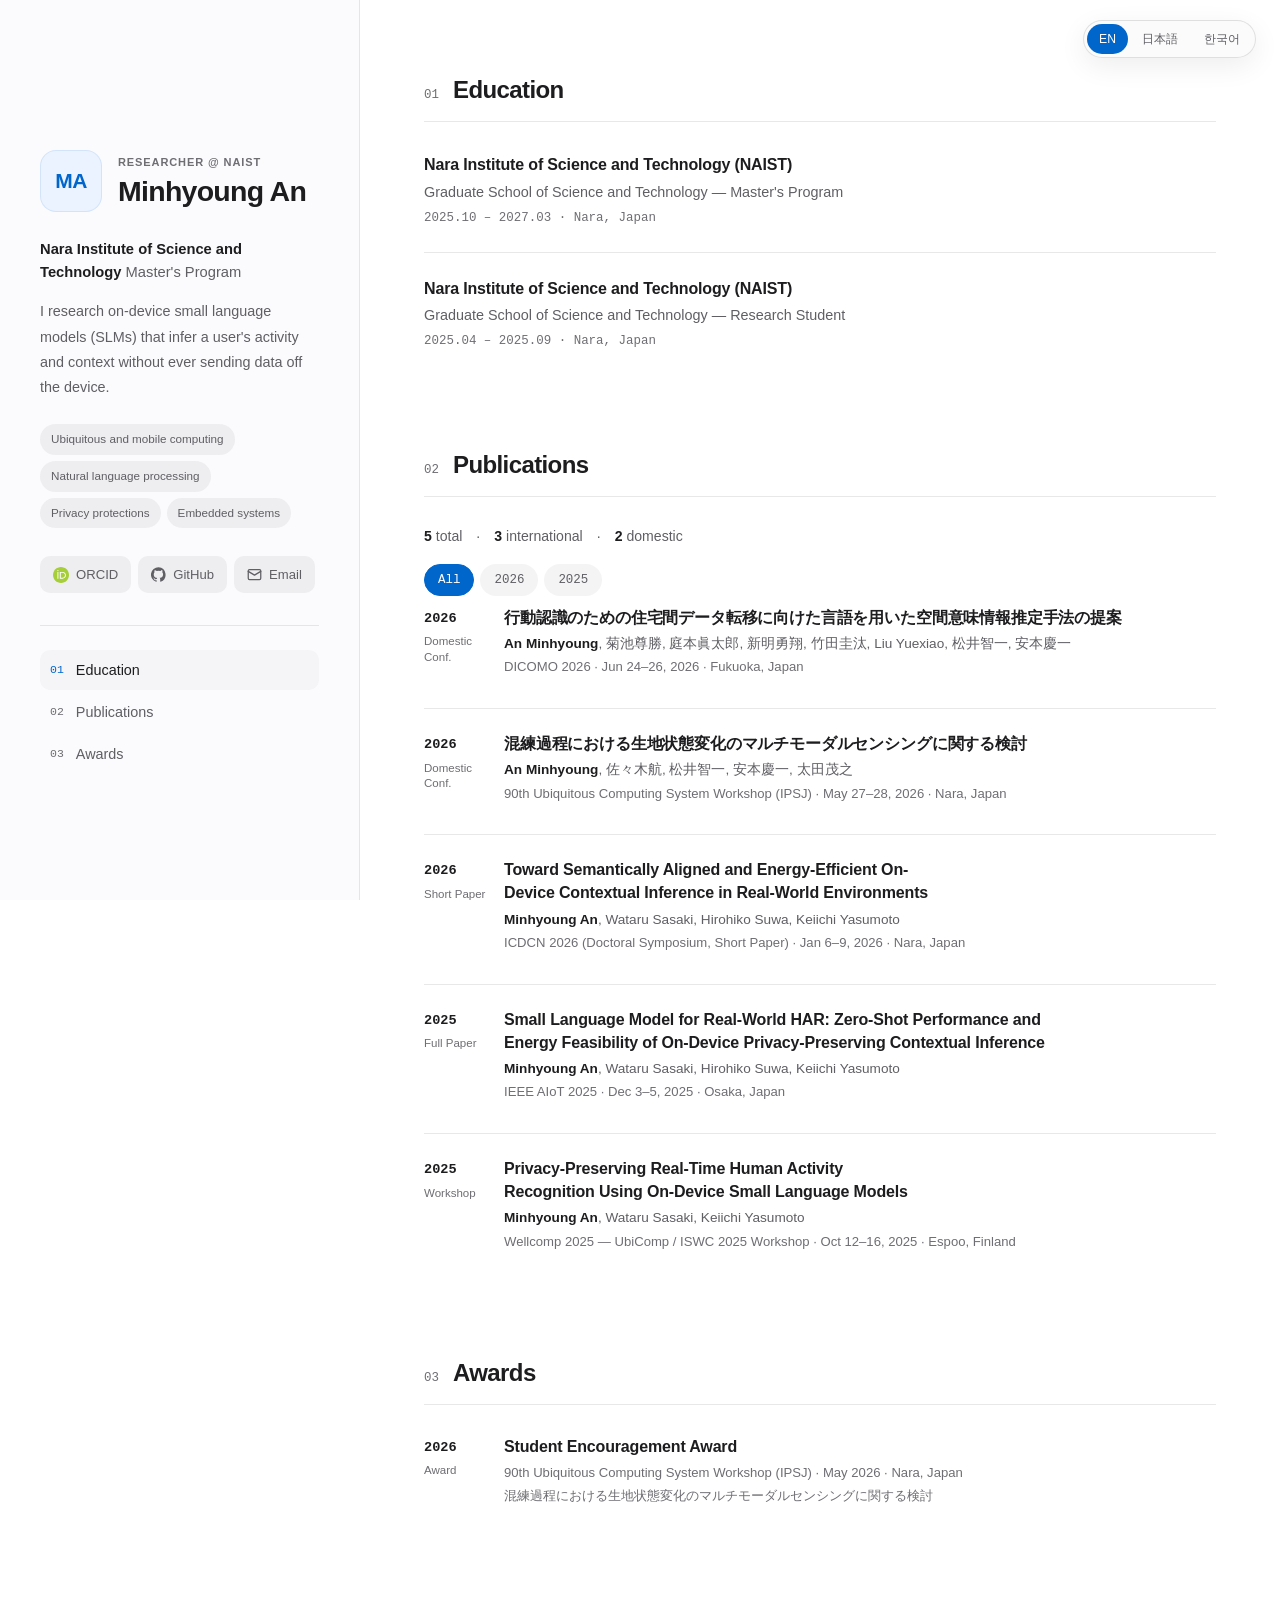
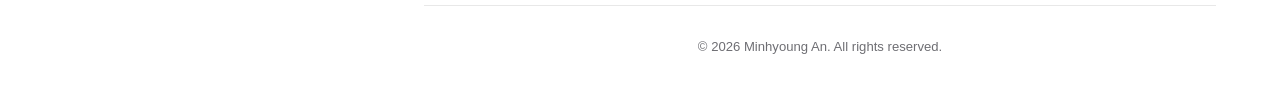
==== index.html @ 745eab3f "feat(ui): refine academic portfolio presentation" ====
<!DOCTYPE html>
<html lang="ja">

<head>
    <meta charset="UTF-8">
    <meta name="viewport" content="width=device-width, initial-scale=1.0">
    <title>Minhyoung An | Researcher Portfolio</title>
    <meta name="description" content="Minhyoung An – NAIST修士課程。オンデバイス推論・プライバシー保護型HAR研究者のポートフォリオ。">
    <meta name="theme-color" content="#f5f5f7">
    <link rel="canonical" href="https://amh0727.github.io/">
    <link rel="icon" href="favicon.svg" type="image/svg+xml">
    <!-- Custom CSS -->
    <link rel="stylesheet" href="index.css">
</head>

<body>
    <!-- Top-right controls: language switch -->
    <div class="top-controls">
        <div class="lang-switch" id="lang-switch" role="group" aria-label="Language">
            <button type="button" data-lang="en">EN</button>
            <button type="button" data-lang="ja">日本語</button>
            <button type="button" data-lang="ko">한국어</button>
        </div>
    </div>

    <div class="layout">
        <!-- ===== Sticky Sidebar : 自己紹介 (always visible) ===== -->
        <aside class="sidebar" id="about">
            <div class="sidebar-inner">
                <div class="profile-head">
                    <div class="hero-avatar">
                        <span id="hero-initials">MA</span>
                    </div>
                    <div>
                        <p class="hero-greeting" id="hero-greeting"></p>
                        <h1 class="hero-name" id="hero-name"></h1>
                    </div>
                </div>

                <p class="hero-subtitle">
                    <span class="highlight" id="hero-affiliation"></span> <span id="hero-program"></span>
                </p>
                <p class="hero-description" id="hero-description"></p>
                <div class="hero-interests" id="hero-interests"></div>

                <div class="profile-links" id="profile-links"></div>

                <nav class="side-nav">
                    <a href="#education"><span class="side-nav-num">01</span> <span data-nav="navEducation">学歴</span></a>
                    <a href="#publications"><span class="side-nav-num">02</span> <span data-nav="navPublications">論文・発表</span></a>
                    <a href="#awards"><span class="side-nav-num">03</span> <span data-nav="navAwards">受賞歴</span></a>
                </nav>
            </div>
        </aside>

        <!-- ===== Scrollable Main Content ===== -->
        <main class="content">
            <!-- Education Section -->
            <section class="section" id="education">
                <div class="section-header">
                    <span class="section-label">01</span>
                    <h2 data-i18n="secEducation">学歴</h2>
                </div>
                <div class="edu-list" id="edu-list"></div>
            </section>

            <!-- Publications Section -->
            <section class="section" id="publications">
                <div class="section-header">
                    <span class="section-label">02</span>
                    <h2 data-i18n="secPublications">主な論文・発表</h2>
                </div>

                <!-- Stats -->
                <div class="pub-stats" id="pub-stats"></div>

                <!-- Year filter -->
                <div class="pub-filters" id="pub-filters"></div>

                <!-- Publication list (rendered from data.js) -->
                <div class="pub-list" id="pub-list"></div>
            </section>

            <!-- Awards Section -->
            <section class="section" id="awards">
                <div class="section-header">
                    <span class="section-label">03</span>
                    <h2 data-i18n="secAwards">受賞歴</h2>
                </div>
                <div class="award-list" id="award-list"></div>
            </section>

            <!-- Footer -->
            <footer class="footer">
                <p>&copy; <span id="footer-year"></span> <span id="footer-name"></span>. All rights reserved.</p>
            </footer>
        </main>
    </div>

    <!-- Language files (i18n) -->
    <script src="i18n/ja.js"></script>
    <script src="i18n/en.js"></script>
    <script src="i18n/ko.js"></script>
    <!-- Data (DB) + render logic -->
    <script src="data.js"></script>
    <script src="render.js"></script>
</body>

</html>
---- index.css ----
/* =============================================
   Design tokens — calm, platform-native academic
   ============================================= */
:root {
    color-scheme: light;

    --bg: #ffffff;
    --bg-subtle: #f5f5f7;
    --surface: #ffffff;

    --text: #1d1d1f;
    --text-muted: #5f5f64;
    --text-soft: #6e6e73;

    --accent: #0066cc;
    --accent-hover: #004f9e;
    --accent-soft: #eaf3ff;

    --border: rgba(29, 29, 31, 0.10);
    --border-strong: rgba(29, 29, 31, 0.16);

    --radius-sm: 10px;
    --sidebar-w: 360px;
    --ease: cubic-bezier(0.25, 0.1, 0.25, 1);

    --font-sans: -apple-system, BlinkMacSystemFont, "SF Pro Text", "Helvetica Neue",
        "Hiragino Sans", "Yu Gothic UI", "Noto Sans CJK JP", "Noto Sans KR", sans-serif;
    --font-mono: "SFMono-Regular", ui-monospace, "Cascadia Mono", monospace;
}

*, *::before, *::after {
    box-sizing: border-box;
    margin: 0;
    padding: 0;
}

html {
    scroll-behavior: smooth;
    -webkit-font-smoothing: antialiased;
    -moz-osx-font-smoothing: grayscale;
    scroll-padding-top: 32px;
}

body {
    font-family: var(--font-sans);
    background: var(--bg);
    color: var(--text);
    line-height: 1.6;
    letter-spacing: 0;
}

h1, h2, h3 {
    text-wrap: balance;
}

p, li {
    text-wrap: pretty;
}

.hero-name,
.section-header h2 {
    font-family: var(--font-sans);
    letter-spacing: -0.025em;
}

/* =============================================
   Language switch
   ============================================= */
.top-controls {
    position: fixed;
    top: 20px;
    right: 24px;
    z-index: 200;
    display: flex;
    align-items: center;
    gap: 8px;
}

.lang-switch {
    display: inline-flex;
    padding: 3px;
    gap: 2px;
    border-radius: 999px;
    border: 1px solid rgba(29, 29, 31, 0.12);
    background: rgba(250, 250, 252, 0.78);
    box-shadow: 0 8px 28px rgba(0, 0, 0, 0.07);
    backdrop-filter: blur(20px) saturate(180%);
    -webkit-backdrop-filter: blur(20px) saturate(180%);
}

.lang-switch button {
    font-family: inherit;
    font-size: 0.76rem;
    font-weight: 500;
    color: var(--text-muted);
    background: transparent;
    border: none;
    min-height: 30px;
    padding: 5px 12px;
    border-radius: 999px;
    cursor: pointer;
    transition: color 160ms var(--ease), background 160ms var(--ease), transform 100ms ease-out;
}

.lang-switch button:hover {
    color: var(--text);
}

.lang-switch button.active {
    color: #fff;
    background: var(--accent);
}

.lang-switch button:active,
.profile-link:active,
.filter-chip:active {
    transform: scale(0.96);
}

:where(.lang-switch button, .profile-link, .filter-chip, .side-nav a, .pub-title a):focus-visible {
    outline: 3px solid rgba(0, 102, 204, 0.28);
    outline-offset: 2px;
}

::selection {
    background: var(--accent-soft);
    color: var(--accent-hover);
}

/* =============================================
   Layout : sticky sidebar + scrollable content
   ============================================= */
.layout {
    max-width: 1440px;
    min-height: 100vh;
    margin: 0 auto;
    display: flex;
    align-items: flex-start;
    gap: 0;
}

.sidebar {
    width: var(--sidebar-w);
    flex-shrink: 0;
    position: sticky;
    top: 0;
    align-self: flex-start;
    height: 100vh;
    overflow-y: auto;
    padding: 64px 40px 40px;
    border-right: 1px solid var(--border);
    background: rgba(250, 250, 252, 0.72);
    backdrop-filter: blur(24px) saturate(140%);
    -webkit-backdrop-filter: blur(24px) saturate(140%);
    display: flex;
    flex-direction: column;
}

.sidebar-inner {
    display: flex;
    flex-direction: column;
    margin: auto 0;
}

.profile-head {
    display: flex;
    align-items: center;
    gap: 16px;
    margin-bottom: 26px;
}

.hero-avatar {
    width: 62px;
    height: 62px;
    background: var(--accent-soft);
    border: 1px solid rgba(0, 102, 204, 0.10);
    border-radius: 16px;
    display: flex;
    align-items: center;
    justify-content: center;
    font-family: var(--font-sans);
    font-size: 21px;
    font-weight: 650;
    color: var(--accent);
    letter-spacing: -0.03em;
    flex-shrink: 0;
}

.hero-greeting {
    font-size: 0.69rem;
    color: var(--text-soft);
    font-weight: 600;
    text-transform: uppercase;
    letter-spacing: 0.08em;
    margin-bottom: 5px;
}

.hero-name {
    font-size: 1.78rem;
    font-weight: 700;
    line-height: 1.1;
}

.hero-subtitle {
    font-size: 0.92rem;
    color: var(--text-muted);
    line-height: 1.55;
    margin-bottom: 16px;
}

.highlight {
    color: var(--text);
    font-weight: 600;
}

.hero-description {
    font-size: 0.9rem;
    color: var(--text-muted);
    line-height: 1.75;
    margin-bottom: 24px;
}

.hero-interests {
    display: flex;
    flex-wrap: wrap;
    gap: 6px;
    margin-bottom: 28px;
}

.interest-tag {
    font-size: 0.73rem;
    font-weight: 500;
    color: var(--text-muted);
    background: rgba(118, 118, 128, 0.10);
    border: 1px solid transparent;
    padding: 5px 10px;
    border-radius: 999px;
}

.hero-avatar.has-photo {
    background: none;
    overflow: hidden;
}

.hero-avatar.has-photo img {
    width: 100%;
    height: 100%;
    object-fit: cover;
    display: block;
}

.profile-links {
    display: flex;
    flex-wrap: wrap;
    gap: 7px;
    margin-bottom: 32px;
}

.profile-link {
    display: inline-flex;
    align-items: center;
    gap: 7px;
    font-family: inherit;
    font-size: 0.82rem;
    font-weight: 500;
    color: var(--text-muted);
    text-decoration: none;
    min-height: 36px;
    padding: 7px 12px;
    border-radius: var(--radius-sm);
    border: 1px solid transparent;
    background: rgba(118, 118, 128, 0.10);
    cursor: pointer;
    transition: color 160ms var(--ease), background 160ms var(--ease), transform 100ms ease-out;
}

.profile-link svg {
    flex-shrink: 0;
}

.profile-link:hover {
    color: var(--accent);
    background: rgba(0, 102, 204, 0.09);
}

.profile-link.copied {
    color: #fff;
    background: var(--accent);
    border-color: var(--accent);
}

.side-nav {
    display: flex;
    flex-direction: column;
    gap: 2px;
    margin-top: auto;
    padding-top: 24px;
    border-top: 1px solid var(--border);
}

.side-nav a {
    display: flex;
    align-items: center;
    gap: 12px;
    text-decoration: none;
    color: var(--text-muted);
    font-size: 0.9rem;
    font-weight: 500;
    min-height: 40px;
    padding: 8px 10px;
    border-radius: 10px;
    transition: background 160ms var(--ease), color 160ms var(--ease);
}

.side-nav a:hover,
.side-nav a.active {
    color: var(--text);
    background: var(--bg-subtle);
}

.side-nav-num {
    font-family: var(--font-mono);
    font-size: 0.72rem;
    color: var(--text-soft);
}

.side-nav a.active .side-nav-num {
    color: var(--accent);
}

/* =============================================
   Content
   ============================================= */
.content {
    flex: 1;
    min-width: 0;
    padding: 76px 64px 52px;
    max-width: 1080px;
}

.section {
    margin-bottom: 76px;
}

.section-header {
    display: flex;
    align-items: baseline;
    gap: 14px;
    margin-bottom: 28px;
    padding-bottom: 15px;
    border-bottom: 1px solid var(--border);
}

.section-label {
    font-family: var(--font-mono);
    font-size: 0.78rem;
    font-weight: 500;
    color: var(--text-soft);
}

.section-header h2 {
    font-size: 1.5rem;
    font-weight: 700;
    line-height: 1.15;
}

/* =============================================
   Scroll reveal — only when JS + motion allowed.
   Default (no-JS / reduced-motion) = fully visible.
   ============================================= */
html.js-anim .section-header,
html.js-anim .edu-item,
html.js-anim .pub-item,
html.js-anim .award-item {
    opacity: 0;
    transform: translateY(10px);
}

html.js-anim .section-header.visible,
html.js-anim .edu-item.visible,
html.js-anim .pub-item.visible,
html.js-anim .award-item.visible {
    opacity: 1;
    transform: none;
    transition: opacity 400ms var(--ease), transform 400ms var(--ease);
}

/* =============================================
   Education / Publications / Awards — plain lists
   ============================================= */
.edu-list,
.pub-list,
.award-list {
    display: flex;
    flex-direction: column;
}

.edu-item,
.pub-item,
.award-item {
    padding: 23px 0;
    border-top: 1px solid var(--border);
}

.edu-list .edu-item:first-child,
.pub-list .pub-item:first-child,
.award-list .award-item:first-child {
    border-top: none;
    padding-top: 2px;
}

/* Education */
.edu-school {
    font-size: 1rem;
    font-weight: 600;
    letter-spacing: -0.01em;
    margin-bottom: 3px;
}

.edu-dept {
    font-size: 0.9rem;
    color: var(--text-muted);
    margin-bottom: 5px;
}

.edu-line {
    font-family: var(--font-mono);
    font-size: 0.78rem;
    color: var(--text-soft);
}

/* Publications summary + filters */
.pub-stats {
    font-size: 0.88rem;
    color: var(--text-muted);
    margin-bottom: 16px;
}

.pub-stats b {
    color: var(--text);
    font-weight: 600;
}

.pub-filters {
    display: flex;
    gap: 6px;
    margin-bottom: 8px;
    flex-wrap: wrap;
}

.filter-chip {
    font-family: var(--font-mono);
    font-size: 0.78rem;
    font-weight: 500;
    color: var(--text-muted);
    background: rgba(118, 118, 128, 0.08);
    border: 1px solid transparent;
    min-height: 32px;
    padding: 5px 13px;
    border-radius: 999px;
    cursor: pointer;
    transition: color 160ms var(--ease), background 160ms var(--ease), transform 100ms ease-out;
}

.filter-chip:hover {
    color: var(--text);
    background: rgba(118, 118, 128, 0.14);
}

.filter-chip.active {
    color: #fff;
    background: var(--accent);
    border-color: var(--accent);
}

/* Two-column list rows (year | body) */
.pub-item,
.award-item {
    display: flex;
    gap: 16px;
}

.pub-item.hidden {
    display: none;
}

.pub-year-col,
.award-year-col {
    flex-shrink: 0;
    width: 64px;
    display: flex;
    flex-direction: column;
    gap: 5px;
    padding-top: 2px;
}

.pub-year,
.award-year {
    font-family: var(--font-mono);
    font-size: 0.85rem;
    font-weight: 600;
    color: var(--text);
}

.pub-type,
.award-tag {
    font-size: 0.72rem;
    font-weight: 500;
    color: var(--text-soft);
    line-height: 1.35;
}

.pub-body,
.award-body {
    flex: 1;
    min-width: 0;
}

.pub-title,
.award-title {
    font-size: 1rem;
    font-weight: 600;
    line-height: 1.45;
    margin-bottom: 5px;
    letter-spacing: -0.01em;
}

.pub-title a {
    color: var(--text);
    text-decoration: none;
    transition: color 160ms var(--ease);
}

.pub-title a:hover {
    color: var(--accent);
}

.pub-authors {
    font-size: 0.85rem;
    color: var(--text-muted);
    margin-bottom: 3px;
    line-height: 1.5;
}

.pub-authors .author-self {
    color: var(--text);
    font-weight: 600;
}

.pub-venue-line,
.award-venue-line {
    font-size: 0.82rem;
    color: var(--text-soft);
    line-height: 1.5;
}

.pub-venue-line {
    margin-bottom: 8px;
}

.pub-links {
    display: flex;
    gap: 14px;
    flex-wrap: wrap;
}

.pub-link {
    font-size: 0.78rem;
    font-weight: 500;
    color: var(--accent);
    text-decoration: none;
    transition: color 0.2s var(--ease);
}

.pub-link:hover {
    color: var(--accent-hover);
    text-decoration: underline;
}

.award-work {
    font-size: 0.8rem;
    color: var(--text-soft);
    line-height: 1.5;
    margin-top: 4px;
}

/* =============================================
   Footer
   ============================================= */
.footer {
    text-align: center;
    padding-top: 30px;
    border-top: 1px solid var(--border);
    color: var(--text-soft);
    font-size: 0.82rem;
}

/* =============================================
   Responsive
   ============================================= */
@media (max-width: 940px) {
    .layout {
        flex-direction: column;
    }

    .sidebar {
        width: 100%;
        position: static;
        height: auto;
        overflow: visible;
        border-right: none;
        border-bottom: 1px solid var(--border);
        background: var(--bg-subtle);
        backdrop-filter: none;
        -webkit-backdrop-filter: none;
        padding: 48px 30px 32px;
    }

    .sidebar-inner {
        margin: 0;
    }

    .side-nav {
        flex-direction: row;
        flex-wrap: wrap;
        gap: 6px;
    }

    .content {
        padding: 48px 30px;
        max-width: none;
    }
}

@media (max-width: 560px) {
    .sidebar {
        padding: 34px 20px 24px;
    }

    .content {
        padding: 36px 20px;
    }

    .section-header h2 {
        font-size: 1.4rem;
    }

    .profile-head {
        gap: 14px;
    }

    .hero-avatar {
        width: 56px;
        height: 56px;
        font-size: 20px;
    }

    .pub-item,
    .award-item {
        flex-direction: column;
        gap: 8px;
    }

    .pub-year-col,
    .award-year-col {
        flex-direction: row;
        width: auto;
        align-items: center;
        gap: 10px;
        padding-top: 0;
    }
}

@media (prefers-reduced-motion: reduce) {
    html {
        scroll-behavior: auto;
    }
}

@media (prefers-reduced-transparency: reduce) {
    .lang-switch,
    .sidebar {
        background: #f8f8fa;
        backdrop-filter: none;
        -webkit-backdrop-filter: none;
    }
}

@media (prefers-contrast: more) {
    :root {
        --text-muted: #4a4a4f;
        --text-soft: #626267;
        --border: rgba(29, 29, 31, 0.24);
        --border-strong: rgba(29, 29, 31, 0.38);
    }

    .lang-switch,
    .profile-link,
    .filter-chip {
        border-color: var(--border-strong);
    }
}
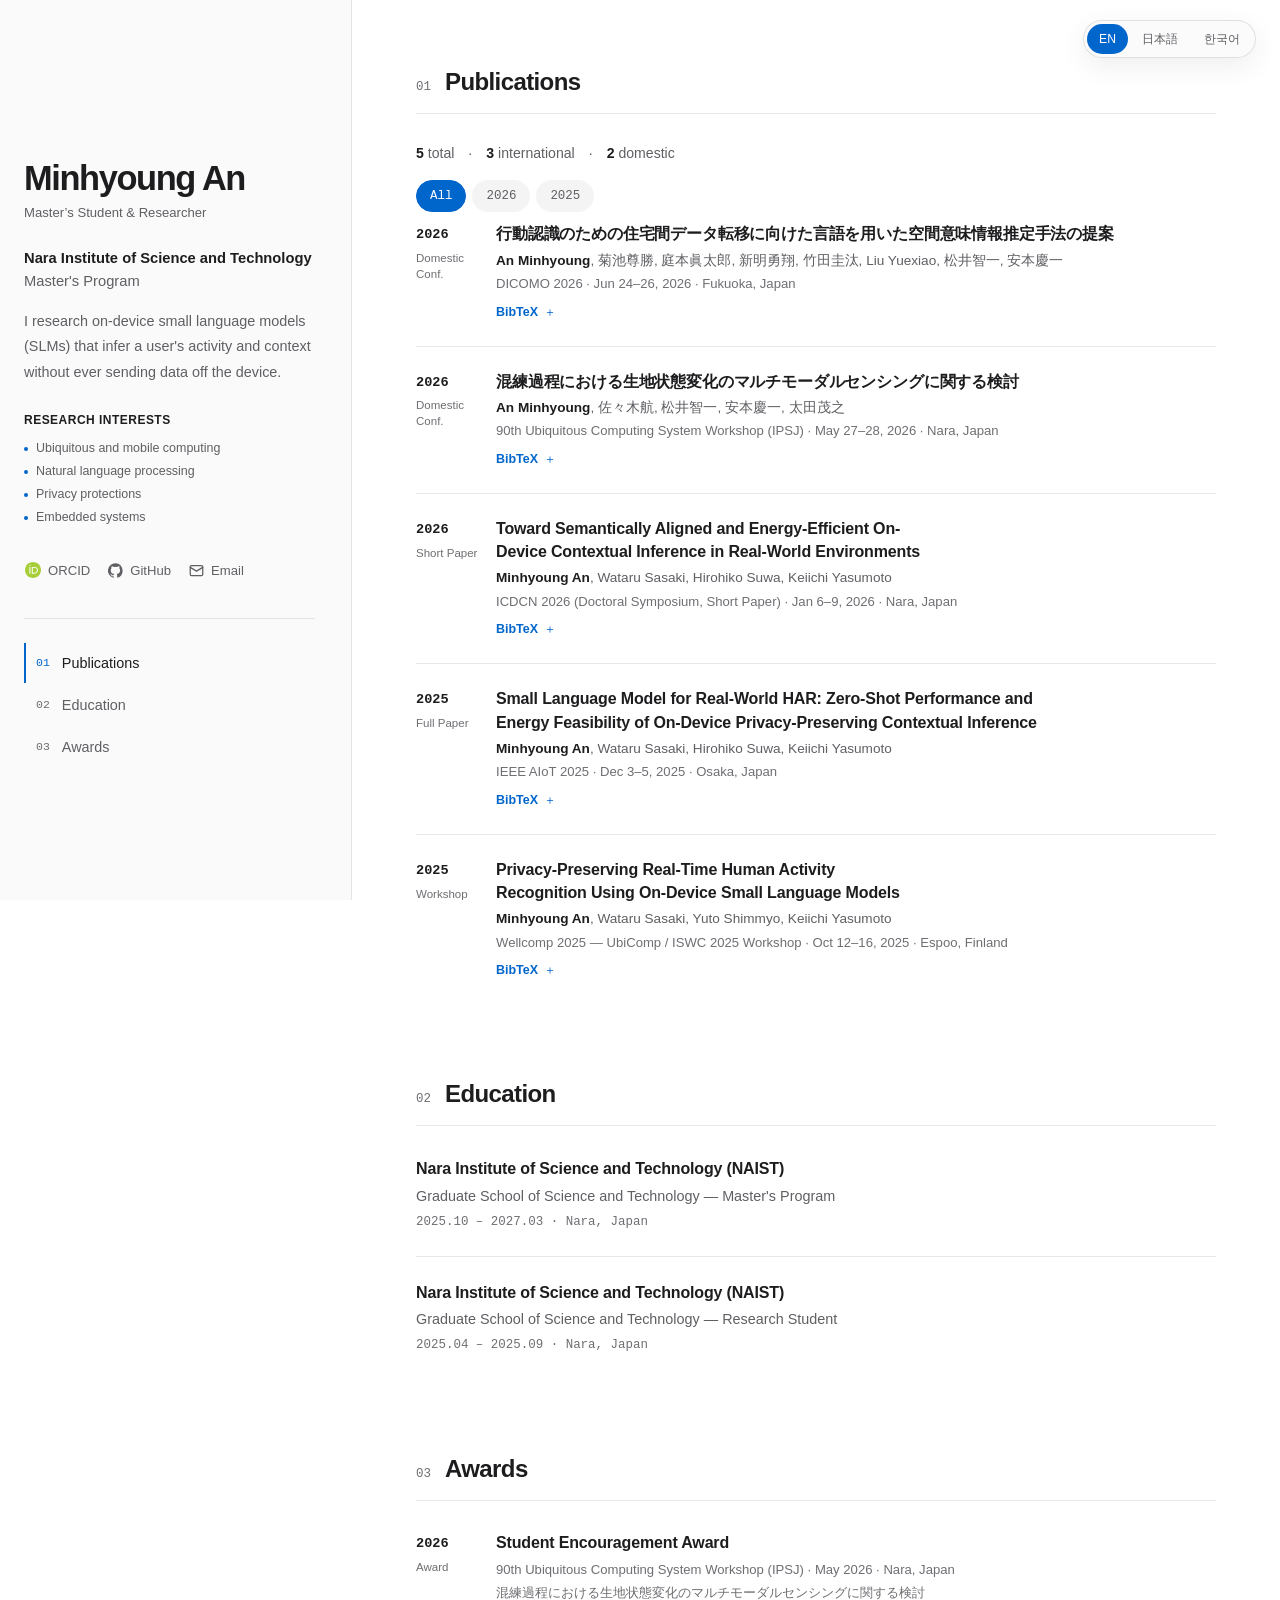
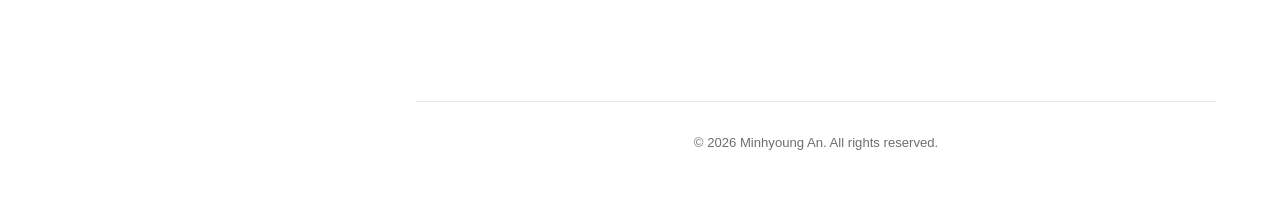
==== commit 434771dd: "feat(ui): emphasize publications in researcher profile" ====
--- a/index.html
+++ b/index.html
@@ -32,8 +32,8 @@
                         <span id="hero-initials">MA</span>
                     </div>
                     <div>
+                        <h1 class="hero-name" id="hero-name"></h1>
                         <p class="hero-greeting" id="hero-greeting"></p>
-                        <h1 class="hero-name" id="hero-name"></h1>
                     </div>
                 </div>
 
@@ -41,13 +41,14 @@
                     <span class="highlight" id="hero-affiliation"></span> <span id="hero-program"></span>
                 </p>
                 <p class="hero-description" id="hero-description"></p>
+                <p class="interests-label" data-i18n="researchInterests">Research interests</p>
                 <div class="hero-interests" id="hero-interests"></div>
 
                 <div class="profile-links" id="profile-links"></div>
 
                 <nav class="side-nav">
-                    <a href="#education"><span class="side-nav-num">01</span> <span data-nav="navEducation">学歴</span></a>
-                    <a href="#publications"><span class="side-nav-num">02</span> <span data-nav="navPublications">論文・発表</span></a>
+                    <a href="#publications"><span class="side-nav-num">01</span> <span data-nav="navPublications">論文・発表</span></a>
+                    <a href="#education"><span class="side-nav-num">02</span> <span data-nav="navEducation">学歴</span></a>
                     <a href="#awards"><span class="side-nav-num">03</span> <span data-nav="navAwards">受賞歴</span></a>
                 </nav>
             </div>
@@ -55,19 +56,10 @@
 
         <!-- ===== Scrollable Main Content ===== -->
         <main class="content">
-            <!-- Education Section -->
-            <section class="section" id="education">
-                <div class="section-header">
-                    <span class="section-label">01</span>
-                    <h2 data-i18n="secEducation">学歴</h2>
-                </div>
-                <div class="edu-list" id="edu-list"></div>
-            </section>
-
             <!-- Publications Section -->
             <section class="section" id="publications">
                 <div class="section-header">
-                    <span class="section-label">02</span>
+                    <span class="section-label">01</span>
                     <h2 data-i18n="secPublications">主な論文・発表</h2>
                 </div>
 
@@ -79,6 +71,15 @@
 
                 <!-- Publication list (rendered from data.js) -->
                 <div class="pub-list" id="pub-list"></div>
+            </section>
+
+            <!-- Education Section -->
+            <section class="section" id="education">
+                <div class="section-header">
+                    <span class="section-label">02</span>
+                    <h2 data-i18n="secEducation">学歴</h2>
+                </div>
+                <div class="edu-list" id="edu-list"></div>
             </section>
 
             <!-- Awards Section -->
--- a/index.css
+++ b/index.css
@@ -20,7 +20,7 @@
     --border-strong: rgba(29, 29, 31, 0.16);
 
     --radius-sm: 10px;
-    --sidebar-w: 360px;
+    --sidebar-w: 352px;
     --ease: cubic-bezier(0.25, 0.1, 0.25, 1);
 
     --font-sans: -apple-system, BlinkMacSystemFont, "SF Pro Text", "Helvetica Neue",
@@ -147,11 +147,9 @@
     align-self: flex-start;
     height: 100vh;
     overflow-y: auto;
-    padding: 64px 40px 40px;
+    padding: 68px 36px 40px 24px;
     border-right: 1px solid var(--border);
-    background: rgba(250, 250, 252, 0.72);
-    backdrop-filter: blur(24px) saturate(140%);
-    -webkit-backdrop-filter: blur(24px) saturate(140%);
+    background: #fafafa;
     display: flex;
     flex-direction: column;
 }
@@ -165,8 +163,8 @@
 .profile-head {
     display: flex;
     align-items: center;
-    gap: 16px;
-    margin-bottom: 26px;
+    gap: 0;
+    margin-bottom: 24px;
 }
 
 .hero-avatar {
@@ -186,19 +184,23 @@
     flex-shrink: 0;
 }
 
+.hero-avatar:not(.has-photo) {
+    display: none;
+}
+
 .hero-greeting {
-    font-size: 0.69rem;
-    color: var(--text-soft);
-    font-weight: 600;
-    text-transform: uppercase;
-    letter-spacing: 0.08em;
-    margin-bottom: 5px;
+    margin-top: 6px;
+    color: var(--text-muted);
+    font-size: 0.82rem;
+    font-weight: 500;
+    letter-spacing: 0;
 }
 
 .hero-name {
-    font-size: 1.78rem;
-    font-weight: 700;
-    line-height: 1.1;
+    font-size: 2.15rem;
+    font-weight: 720;
+    line-height: 1.04;
+    letter-spacing: -0.04em;
 }
 
 .hero-subtitle {
@@ -217,29 +219,48 @@
     font-size: 0.9rem;
     color: var(--text-muted);
     line-height: 1.75;
-    margin-bottom: 24px;
+    margin-bottom: 26px;
+}
+
+.interests-label {
+    margin-bottom: 9px;
+    color: var(--text);
+    font-size: 0.75rem;
+    font-weight: 700;
+    letter-spacing: 0.04em;
+    text-transform: uppercase;
 }
 
 .hero-interests {
-    display: flex;
-    flex-wrap: wrap;
-    gap: 6px;
-    margin-bottom: 28px;
+    display: grid;
+    gap: 5px;
+    margin-bottom: 30px;
 }
 
 .interest-tag {
-    font-size: 0.73rem;
+    display: flex;
+    align-items: baseline;
+    gap: 8px;
+    color: var(--text-muted);
+    font-size: 0.78rem;
     font-weight: 500;
-    color: var(--text-muted);
-    background: rgba(118, 118, 128, 0.10);
-    border: 1px solid transparent;
-    padding: 5px 10px;
-    border-radius: 999px;
+    line-height: 1.45;
+}
+
+.interest-tag::before {
+    content: "";
+    width: 4px;
+    height: 4px;
+    flex: 0 0 4px;
+    border-radius: 50%;
+    background: var(--accent);
+    transform: translateY(-1px);
 }
 
 .hero-avatar.has-photo {
     background: none;
     overflow: hidden;
+    margin-right: 16px;
 }
 
 .hero-avatar.has-photo img {
@@ -252,8 +273,8 @@
 .profile-links {
     display: flex;
     flex-wrap: wrap;
-    gap: 7px;
-    margin-bottom: 32px;
+    gap: 16px;
+    margin-bottom: 34px;
 }
 
 .profile-link {
@@ -265,11 +286,11 @@
     font-weight: 500;
     color: var(--text-muted);
     text-decoration: none;
-    min-height: 36px;
-    padding: 7px 12px;
-    border-radius: var(--radius-sm);
+    min-height: 28px;
+    padding: 2px 0;
+    border-radius: 0;
     border: 1px solid transparent;
-    background: rgba(118, 118, 128, 0.10);
+    background: transparent;
     cursor: pointer;
     transition: color 160ms var(--ease), background 160ms var(--ease), transform 100ms ease-out;
 }
@@ -280,7 +301,7 @@
 
 .profile-link:hover {
     color: var(--accent);
-    background: rgba(0, 102, 204, 0.09);
+    background: transparent;
 }
 
 .profile-link.copied {
@@ -308,14 +329,16 @@
     font-weight: 500;
     min-height: 40px;
     padding: 8px 10px;
-    border-radius: 10px;
+    border-radius: 0;
+    border-left: 2px solid transparent;
     transition: background 160ms var(--ease), color 160ms var(--ease);
 }
 
 .side-nav a:hover,
 .side-nav a.active {
     color: var(--text);
-    background: var(--bg-subtle);
+    background: transparent;
+    border-left-color: var(--accent);
 }
 
 .side-nav-num {
@@ -334,7 +357,7 @@
 .content {
     flex: 1;
     min-width: 0;
-    padding: 76px 64px 52px;
+    padding: 68px 64px 52px;
     max-width: 1080px;
 }
 
@@ -575,6 +598,88 @@
 .pub-link:hover {
     color: var(--accent-hover);
     text-decoration: underline;
+}
+
+.citation-details {
+    margin-top: 9px;
+}
+
+.citation-details summary {
+    width: fit-content;
+    color: var(--accent);
+    font-size: 0.78rem;
+    font-weight: 600;
+    cursor: pointer;
+    list-style: none;
+}
+
+.citation-details summary::-webkit-details-marker {
+    display: none;
+}
+
+.citation-details summary::after {
+    content: "＋";
+    margin-left: 6px;
+    font-weight: 400;
+}
+
+.citation-details[open] summary::after {
+    content: "−";
+}
+
+.citation-details summary:hover {
+    color: var(--accent-hover);
+}
+
+.citation-details summary:focus-visible,
+.citation-copy:focus-visible {
+    outline: 3px solid rgba(0, 102, 204, 0.28);
+    outline-offset: 2px;
+}
+
+.citation-panel {
+    position: relative;
+    margin-top: 10px;
+    padding: 16px;
+    border: 1px solid var(--border);
+    border-radius: 12px;
+    background: var(--bg-subtle);
+}
+
+.citation-panel pre {
+    overflow-x: auto;
+    padding-right: 58px;
+    font-family: var(--font-mono);
+    font-size: 0.72rem;
+    line-height: 1.6;
+    white-space: pre-wrap;
+    overflow-wrap: anywhere;
+    color: var(--text-muted);
+}
+
+.citation-copy {
+    position: absolute;
+    top: 10px;
+    right: 10px;
+    min-height: 30px;
+    padding: 5px 9px;
+    border: 1px solid var(--border-strong);
+    border-radius: 8px;
+    background: rgba(255, 255, 255, 0.86);
+    color: var(--text-muted);
+    font: 600 0.72rem var(--font-sans);
+    cursor: pointer;
+    transition: color 160ms var(--ease), background 160ms var(--ease), transform 100ms ease-out;
+}
+
+.citation-copy:hover,
+.citation-copy.copied {
+    color: var(--accent);
+    background: #fff;
+}
+
+.citation-copy:active {
+    transform: scale(0.96);
 }
 
 .award-work {
@@ -626,6 +731,16 @@
         gap: 6px;
     }
 
+    .side-nav a {
+        border-left: 0;
+        border-bottom: 2px solid transparent;
+    }
+
+    .side-nav a:hover,
+    .side-nav a.active {
+        border-bottom-color: var(--accent);
+    }
+
     .content {
         padding: 48px 30px;
         max-width: none;
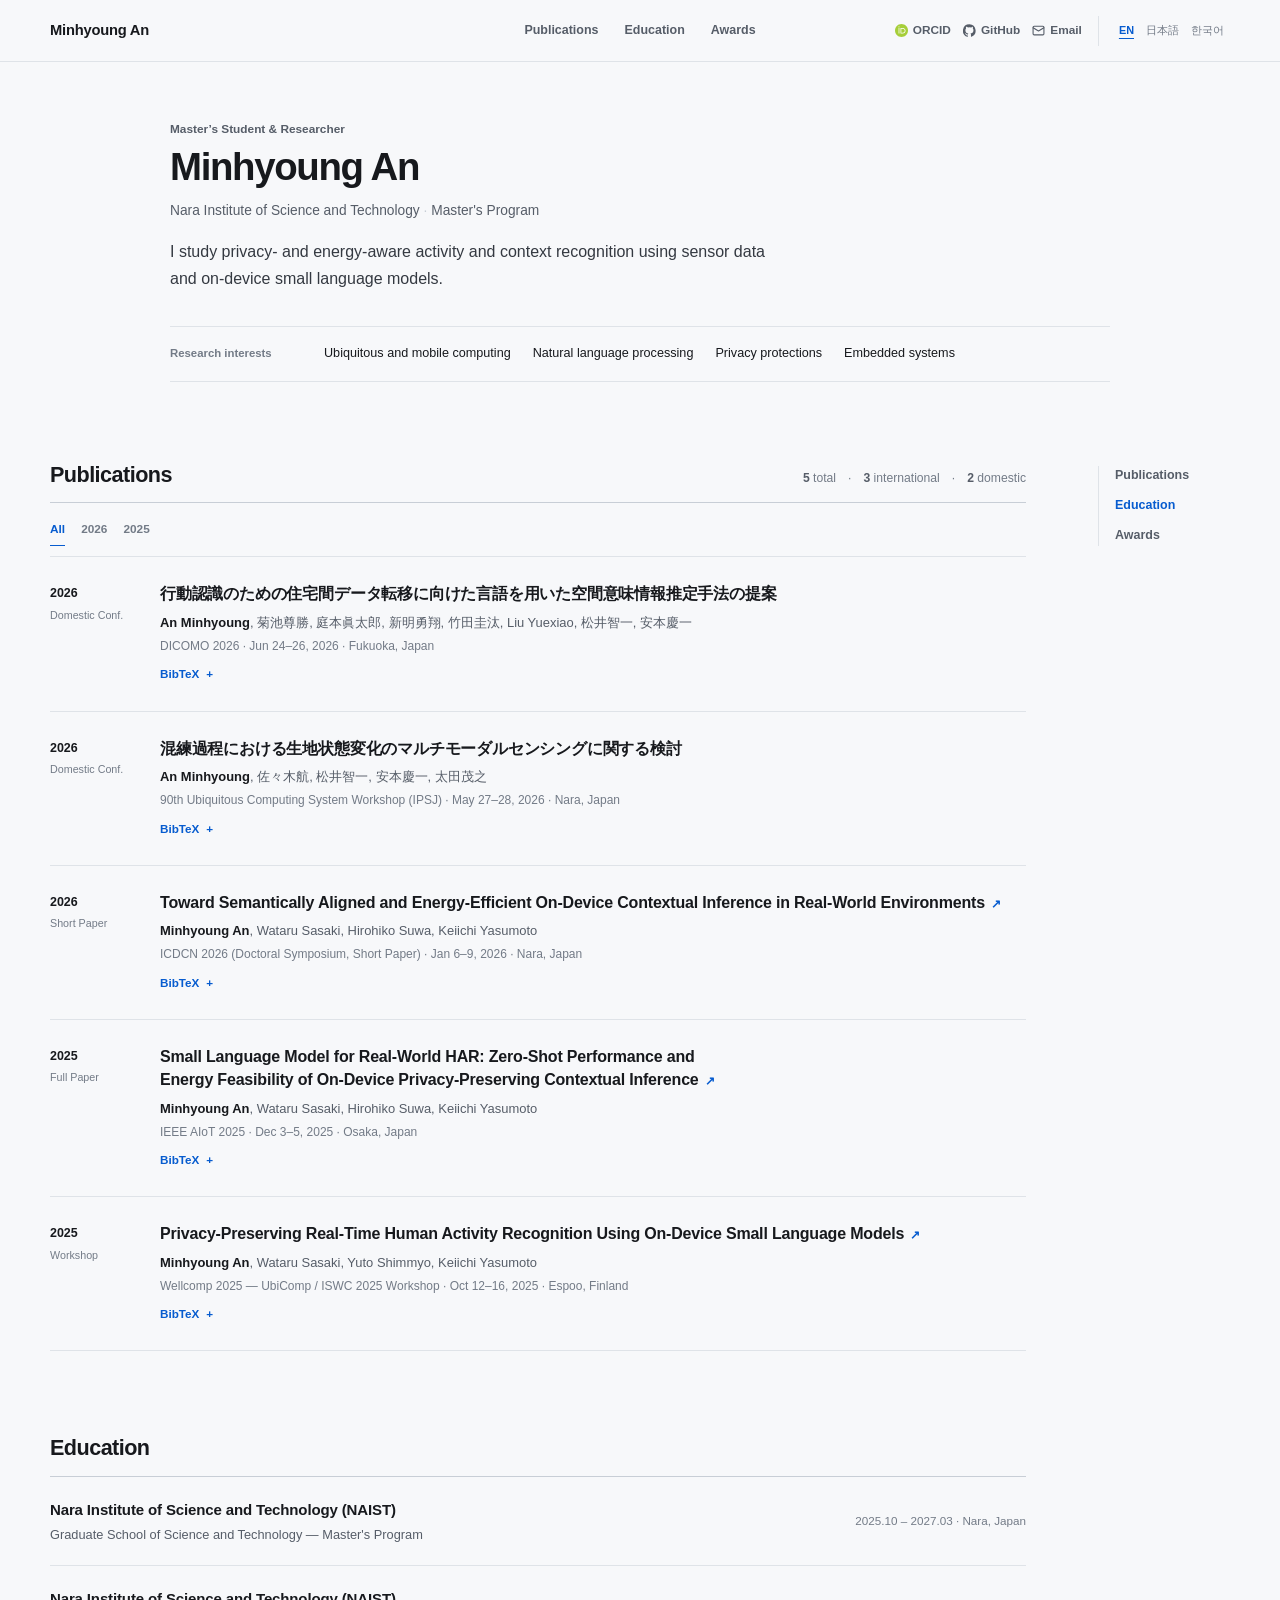
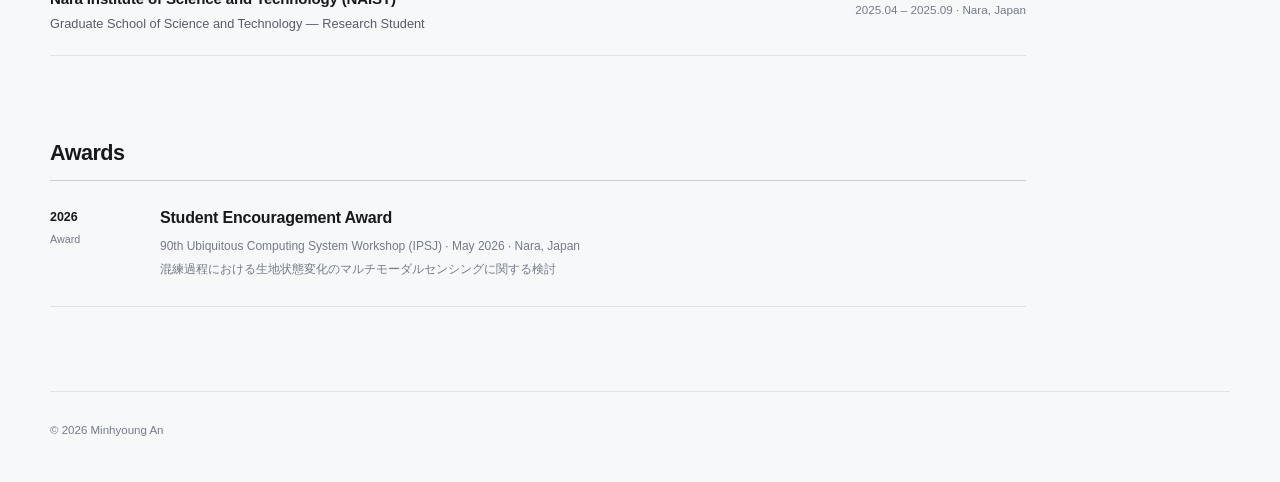
==== commit cbaff8f2: "feat(ui): redesign researcher index" ====
--- a/index.html
+++ b/index.html
@@ -4,105 +4,97 @@
 <head>
     <meta charset="UTF-8">
     <meta name="viewport" content="width=device-width, initial-scale=1.0">
-    <title>Minhyoung An | Researcher Portfolio</title>
-    <meta name="description" content="Minhyoung An – NAIST修士課程。オンデバイス推論・プライバシー保護型HAR研究者のポートフォリオ。">
-    <meta name="theme-color" content="#f5f5f7">
+    <title>Minhyoung An | Researcher</title>
+    <meta name="description" content="Minhyoung An — NAIST researcher working on on-device contextual inference, human activity recognition, and privacy-aware sensing.">
+    <meta name="theme-color" content="#f7f8fa">
     <link rel="canonical" href="https://amh0727.github.io/">
     <link rel="icon" href="favicon.svg" type="image/svg+xml">
-    <!-- Custom CSS -->
     <link rel="stylesheet" href="index.css">
 </head>
 
 <body>
-    <!-- Top-right controls: language switch -->
-    <div class="top-controls">
-        <div class="lang-switch" id="lang-switch" role="group" aria-label="Language">
-            <button type="button" data-lang="en">EN</button>
-            <button type="button" data-lang="ja">日本語</button>
-            <button type="button" data-lang="ko">한국어</button>
+    <!--
+      THESIS: A concise researcher index that makes research focus, verified profiles, publications, and BibTeX immediately accessible.
+      OWN-WORLD: Institutional cool-white field, near-black type, cobalt links, thin rules, dense bibliography, no cards or decorative imagery.
+      STORY: Identity and verified destinations → short research focus → ACM interests → publications → education and awards.
+      FIRST VIEWPORT: Slim utility header, centered name/affiliation/focus, compact interests, and the beginning of the publication index.
+      FORM: Experience direction, seed fa8f7abc, approved Composition C with concise-copy constraint.
+      FINISH: unreviewed and undocumented is unfinished; this build ends with the finish review, the verdict, and DESIGN.md
+    -->
+    <header class="site-header">
+        <a class="site-identity" href="#about" id="site-name">Minhyoung An</a>
+        <nav class="header-nav" aria-label="Primary navigation">
+            <a href="#publications" data-nav="navPublications">論文・発表</a>
+            <a href="#education" data-nav="navEducation">学歴</a>
+            <a href="#awards" data-nav="navAwards">受賞歴</a>
+        </nav>
+        <div class="header-tools">
+            <div class="profile-links" id="profile-links" aria-label="External profiles"></div>
+            <div class="lang-switch" id="lang-switch" role="group" aria-label="Language">
+                <button type="button" data-lang="en">EN</button>
+                <button type="button" data-lang="ja">日本語</button>
+                <button type="button" data-lang="ko">한국어</button>
+            </div>
         </div>
+    </header>
+
+    <div class="page-shell">
+        <section class="intro" id="about" aria-labelledby="hero-name">
+            <p class="hero-greeting" id="hero-greeting"></p>
+            <h1 class="hero-name" id="hero-name"></h1>
+            <p class="hero-subtitle">
+                <span id="hero-affiliation"></span><span class="subtitle-separator" aria-hidden="true"> · </span><span id="hero-program"></span>
+            </p>
+            <p class="hero-description" id="hero-description"></p>
+            <div class="research-row">
+                <p class="interests-label" data-i18n="researchInterests">Research interests</p>
+                <div class="hero-interests" id="hero-interests"></div>
+            </div>
+        </section>
+
+        <div class="content-grid">
+            <main class="content">
+                <section class="section" id="publications">
+                    <div class="section-header">
+                        <h2 data-i18n="secPublications">主な論文・発表</h2>
+                        <div class="pub-stats" id="pub-stats"></div>
+                    </div>
+                    <div class="pub-filters" id="pub-filters" aria-label="Publication year filter"></div>
+                    <div class="pub-list" id="pub-list"></div>
+                </section>
+
+                <section class="section compact-section" id="education">
+                    <div class="section-header">
+                        <h2 data-i18n="secEducation">学歴</h2>
+                    </div>
+                    <div class="edu-list" id="edu-list"></div>
+                </section>
+
+                <section class="section compact-section" id="awards">
+                    <div class="section-header">
+                        <h2 data-i18n="secAwards">受賞歴</h2>
+                    </div>
+                    <div class="award-list" id="award-list"></div>
+                </section>
+            </main>
+
+            <aside class="contents-rail" aria-label="On this page">
+                <nav class="side-nav">
+                    <a href="#publications"><span data-nav="navPublications">論文・発表</span></a>
+                    <a href="#education"><span data-nav="navEducation">学歴</span></a>
+                    <a href="#awards"><span data-nav="navAwards">受賞歴</span></a>
+                </nav>
+            </aside>
+        </div>
+
+        <footer class="footer">
+            <p>&copy; <span id="footer-year"></span> <span id="footer-name"></span></p>
+        </footer>
     </div>
 
-    <div class="layout">
-        <!-- ===== Sticky Sidebar : 自己紹介 (always visible) ===== -->
-        <aside class="sidebar" id="about">
-            <div class="sidebar-inner">
-                <div class="profile-head">
-                    <div class="hero-avatar">
-                        <span id="hero-initials">MA</span>
-                    </div>
-                    <div>
-                        <h1 class="hero-name" id="hero-name"></h1>
-                        <p class="hero-greeting" id="hero-greeting"></p>
-                    </div>
-                </div>
-
-                <p class="hero-subtitle">
-                    <span class="highlight" id="hero-affiliation"></span> <span id="hero-program"></span>
-                </p>
-                <p class="hero-description" id="hero-description"></p>
-                <p class="interests-label" data-i18n="researchInterests">Research interests</p>
-                <div class="hero-interests" id="hero-interests"></div>
-
-                <div class="profile-links" id="profile-links"></div>
-
-                <nav class="side-nav">
-                    <a href="#publications"><span class="side-nav-num">01</span> <span data-nav="navPublications">論文・発表</span></a>
-                    <a href="#education"><span class="side-nav-num">02</span> <span data-nav="navEducation">学歴</span></a>
-                    <a href="#awards"><span class="side-nav-num">03</span> <span data-nav="navAwards">受賞歴</span></a>
-                </nav>
-            </div>
-        </aside>
-
-        <!-- ===== Scrollable Main Content ===== -->
-        <main class="content">
-            <!-- Publications Section -->
-            <section class="section" id="publications">
-                <div class="section-header">
-                    <span class="section-label">01</span>
-                    <h2 data-i18n="secPublications">主な論文・発表</h2>
-                </div>
-
-                <!-- Stats -->
-                <div class="pub-stats" id="pub-stats"></div>
-
-                <!-- Year filter -->
-                <div class="pub-filters" id="pub-filters"></div>
-
-                <!-- Publication list (rendered from data.js) -->
-                <div class="pub-list" id="pub-list"></div>
-            </section>
-
-            <!-- Education Section -->
-            <section class="section" id="education">
-                <div class="section-header">
-                    <span class="section-label">02</span>
-                    <h2 data-i18n="secEducation">学歴</h2>
-                </div>
-                <div class="edu-list" id="edu-list"></div>
-            </section>
-
-            <!-- Awards Section -->
-            <section class="section" id="awards">
-                <div class="section-header">
-                    <span class="section-label">03</span>
-                    <h2 data-i18n="secAwards">受賞歴</h2>
-                </div>
-                <div class="award-list" id="award-list"></div>
-            </section>
-
-            <!-- Footer -->
-            <footer class="footer">
-                <p>&copy; <span id="footer-year"></span> <span id="footer-name"></span>. All rights reserved.</p>
-            </footer>
-        </main>
-    </div>
-
-    <!-- Language files (i18n) -->
     <script src="i18n/ja.js"></script>
     <script src="i18n/en.js"></script>
     <script src="i18n/ko.js"></script>
-    <!-- Data (DB) + render logic -->
     <script src="data.js"></script>
     <script src="render.js"></script>
 </body>
--- a/index.css
+++ b/index.css
@@ -1,817 +1,222 @@
-/* =============================================
-   Design tokens — calm, platform-native academic
-   ============================================= */
 :root {
     color-scheme: light;
-
-    --bg: #ffffff;
-    --bg-subtle: #f5f5f7;
+    --bg: #f7f8fa;
     --surface: #ffffff;
-
-    --text: #1d1d1f;
-    --text-muted: #5f5f64;
-    --text-soft: #6e6e73;
-
-    --accent: #0066cc;
-    --accent-hover: #004f9e;
-    --accent-soft: #eaf3ff;
-
-    --border: rgba(29, 29, 31, 0.10);
-    --border-strong: rgba(29, 29, 31, 0.16);
-
-    --radius-sm: 10px;
-    --sidebar-w: 352px;
-    --ease: cubic-bezier(0.25, 0.1, 0.25, 1);
-
-    --font-sans: -apple-system, BlinkMacSystemFont, "SF Pro Text", "Helvetica Neue",
-        "Hiragino Sans", "Yu Gothic UI", "Noto Sans CJK JP", "Noto Sans KR", sans-serif;
-    --font-mono: "SFMono-Regular", ui-monospace, "Cascadia Mono", monospace;
-}
-
-*, *::before, *::after {
-    box-sizing: border-box;
-    margin: 0;
-    padding: 0;
-}
-
-html {
-    scroll-behavior: smooth;
-    -webkit-font-smoothing: antialiased;
-    -moz-osx-font-smoothing: grayscale;
-    scroll-padding-top: 32px;
-}
-
-body {
-    font-family: var(--font-sans);
-    background: var(--bg);
-    color: var(--text);
-    line-height: 1.6;
-    letter-spacing: 0;
-}
-
-h1, h2, h3 {
-    text-wrap: balance;
-}
-
-p, li {
-    text-wrap: pretty;
-}
-
-.hero-name,
-.section-header h2 {
-    font-family: var(--font-sans);
-    letter-spacing: -0.025em;
-}
-
-/* =============================================
-   Language switch
-   ============================================= */
-.top-controls {
-    position: fixed;
-    top: 20px;
-    right: 24px;
-    z-index: 200;
-    display: flex;
-    align-items: center;
-    gap: 8px;
-}
-
-.lang-switch {
-    display: inline-flex;
-    padding: 3px;
-    gap: 2px;
-    border-radius: 999px;
-    border: 1px solid rgba(29, 29, 31, 0.12);
-    background: rgba(250, 250, 252, 0.78);
-    box-shadow: 0 8px 28px rgba(0, 0, 0, 0.07);
-    backdrop-filter: blur(20px) saturate(180%);
-    -webkit-backdrop-filter: blur(20px) saturate(180%);
-}
-
-.lang-switch button {
-    font-family: inherit;
-    font-size: 0.76rem;
-    font-weight: 500;
-    color: var(--text-muted);
-    background: transparent;
-    border: none;
-    min-height: 30px;
-    padding: 5px 12px;
-    border-radius: 999px;
-    cursor: pointer;
-    transition: color 160ms var(--ease), background 160ms var(--ease), transform 100ms ease-out;
-}
-
-.lang-switch button:hover {
-    color: var(--text);
-}
-
-.lang-switch button.active {
-    color: #fff;
-    background: var(--accent);
-}
-
-.lang-switch button:active,
-.profile-link:active,
-.filter-chip:active {
-    transform: scale(0.96);
-}
-
-:where(.lang-switch button, .profile-link, .filter-chip, .side-nav a, .pub-title a):focus-visible {
-    outline: 3px solid rgba(0, 102, 204, 0.28);
-    outline-offset: 2px;
-}
-
-::selection {
-    background: var(--accent-soft);
-    color: var(--accent-hover);
-}
-
-/* =============================================
-   Layout : sticky sidebar + scrollable content
-   ============================================= */
-.layout {
-    max-width: 1440px;
-    min-height: 100vh;
-    margin: 0 auto;
-    display: flex;
-    align-items: flex-start;
-    gap: 0;
-}
-
-.sidebar {
-    width: var(--sidebar-w);
-    flex-shrink: 0;
+    --text: #17191d;
+    --muted: #565d68;
+    --soft: #737b87;
+    --accent: #075ccf;
+    --accent-hover: #03479f;
+    --accent-soft: #eaf2ff;
+    --rule: #dfe3e8;
+    --rule-strong: #c8ced6;
+    --page: 1180px;
+    --font-sans: Inter, ui-sans-serif, -apple-system, BlinkMacSystemFont, "Segoe UI", "Helvetica Neue", "Hiragino Sans", "Yu Gothic UI", "Noto Sans CJK JP", "Noto Sans KR", sans-serif;
+    --font-mono: "SFMono-Regular", Consolas, "Liberation Mono", monospace;
+    --ease: cubic-bezier(.16, 1, .3, 1);
+}
+
+*, *::before, *::after { box-sizing: border-box; }
+* { margin: 0; }
+html { scroll-behavior: smooth; scroll-padding-top: 88px; -webkit-font-smoothing: antialiased; }
+body { min-width: 320px; background: var(--bg); color: var(--text); font-family: var(--font-sans); line-height: 1.55; }
+a { color: inherit; }
+button { font: inherit; }
+h1, h2, h3 { text-wrap: balance; }
+p { text-wrap: pretty; }
+::selection { background: var(--accent-soft); color: var(--accent-hover); }
+
+.site-header {
     position: sticky;
     top: 0;
-    align-self: flex-start;
-    height: 100vh;
-    overflow-y: auto;
-    padding: 68px 36px 40px 24px;
-    border-right: 1px solid var(--border);
-    background: #fafafa;
-    display: flex;
-    flex-direction: column;
-}
-
-.sidebar-inner {
-    display: flex;
-    flex-direction: column;
-    margin: auto 0;
-}
-
-.profile-head {
-    display: flex;
+    z-index: 20;
+    min-height: 62px;
+    display: grid;
+    grid-template-columns: minmax(150px, 1fr) auto minmax(150px, 1fr);
     align-items: center;
-    gap: 0;
-    margin-bottom: 24px;
-}
-
-.hero-avatar {
-    width: 62px;
-    height: 62px;
-    background: var(--accent-soft);
-    border: 1px solid rgba(0, 102, 204, 0.10);
-    border-radius: 16px;
-    display: flex;
-    align-items: center;
-    justify-content: center;
-    font-family: var(--font-sans);
-    font-size: 21px;
-    font-weight: 650;
-    color: var(--accent);
-    letter-spacing: -0.03em;
-    flex-shrink: 0;
-}
-
-.hero-avatar:not(.has-photo) {
-    display: none;
-}
-
-.hero-greeting {
-    margin-top: 6px;
-    color: var(--text-muted);
-    font-size: 0.82rem;
-    font-weight: 500;
-    letter-spacing: 0;
-}
-
-.hero-name {
-    font-size: 2.15rem;
-    font-weight: 720;
-    line-height: 1.04;
-    letter-spacing: -0.04em;
-}
-
-.hero-subtitle {
-    font-size: 0.92rem;
-    color: var(--text-muted);
-    line-height: 1.55;
-    margin-bottom: 16px;
-}
-
-.highlight {
-    color: var(--text);
-    font-weight: 600;
-}
-
-.hero-description {
-    font-size: 0.9rem;
-    color: var(--text-muted);
-    line-height: 1.75;
-    margin-bottom: 26px;
-}
-
-.interests-label {
-    margin-bottom: 9px;
-    color: var(--text);
-    font-size: 0.75rem;
-    font-weight: 700;
-    letter-spacing: 0.04em;
-    text-transform: uppercase;
-}
-
-.hero-interests {
-    display: grid;
-    gap: 5px;
-    margin-bottom: 30px;
-}
-
-.interest-tag {
-    display: flex;
-    align-items: baseline;
-    gap: 8px;
-    color: var(--text-muted);
-    font-size: 0.78rem;
-    font-weight: 500;
-    line-height: 1.45;
-}
-
-.interest-tag::before {
-    content: "";
-    width: 4px;
-    height: 4px;
-    flex: 0 0 4px;
-    border-radius: 50%;
-    background: var(--accent);
-    transform: translateY(-1px);
-}
-
-.hero-avatar.has-photo {
-    background: none;
-    overflow: hidden;
-    margin-right: 16px;
-}
-
-.hero-avatar.has-photo img {
-    width: 100%;
-    height: 100%;
-    object-fit: cover;
-    display: block;
-}
-
-.profile-links {
-    display: flex;
-    flex-wrap: wrap;
-    gap: 16px;
-    margin-bottom: 34px;
-}
-
+    gap: 28px;
+    padding: 0 max(24px, calc((100vw - var(--page)) / 2));
+    border-bottom: 1px solid var(--rule);
+    background: rgba(247, 248, 250, .96);
+}
+
+.site-identity { width: fit-content; font-size: .92rem; font-weight: 680; letter-spacing: -.015em; text-decoration: none; }
+.header-nav { display: flex; align-items: center; gap: 26px; }
+.header-nav a, .side-nav a { color: var(--muted); font-size: .78rem; font-weight: 560; text-decoration: none; transition: color 160ms ease; }
+.header-nav a:hover, .side-nav a:hover, .side-nav a.active { color: var(--accent); }
+.header-tools { justify-self: end; display: flex; align-items: center; gap: 16px; }
+
+.profile-links { display: flex; align-items: center; gap: 12px; }
 .profile-link {
+    min-height: 30px;
     display: inline-flex;
     align-items: center;
-    gap: 7px;
-    font-family: inherit;
-    font-size: 0.82rem;
-    font-weight: 500;
-    color: var(--text-muted);
+    gap: 5px;
+    padding: 2px 0;
+    border: 0;
+    background: transparent;
+    color: var(--muted);
+    font-size: .74rem;
+    font-weight: 570;
     text-decoration: none;
-    min-height: 28px;
-    padding: 2px 0;
-    border-radius: 0;
-    border: 1px solid transparent;
+    cursor: pointer;
+    transition: color 160ms ease;
+}
+.profile-link svg { width: 13px; height: 13px; }
+.profile-link:hover, .profile-link.copied { color: var(--accent); }
+
+.lang-switch { display: flex; align-items: center; padding-left: 14px; border-left: 1px solid var(--rule); }
+.lang-switch button {
+    min-height: 30px;
+    padding: 3px 6px;
+    border: 0;
     background: transparent;
+    color: var(--soft);
+    font-size: .68rem;
+    font-weight: 560;
     cursor: pointer;
-    transition: color 160ms var(--ease), background 160ms var(--ease), transform 100ms ease-out;
-}
-
-.profile-link svg {
-    flex-shrink: 0;
-}
-
-.profile-link:hover {
-    color: var(--accent);
+}
+.lang-switch button:hover { color: var(--text); }
+.lang-switch button.active { color: var(--accent); text-decoration: underline; text-underline-offset: 4px; }
+
+:where(a, button, summary):focus-visible { outline: 3px solid rgba(7, 92, 207, .26); outline-offset: 3px; }
+
+.page-shell { width: min(calc(100% - 48px), var(--page)); margin: 0 auto; }
+.intro { max-width: 940px; padding: 58px 0 38px; margin: 0 auto; text-align: left; }
+.hero-greeting { margin-bottom: 8px; color: var(--muted); font-size: .74rem; font-weight: 620; }
+.hero-name { font-size: clamp(1.9rem, 3vw, 2.65rem); font-weight: 700; line-height: 1.08; letter-spacing: -.035em; }
+.hero-subtitle { margin-top: 12px; color: var(--muted); font-size: .86rem; }
+.subtitle-separator { color: var(--rule-strong); }
+.hero-description { max-width: 68ch; margin: 18px 0 0; color: #343941; font-size: 1rem; line-height: 1.65; }
+
+.research-row {
+    max-width: 940px;
+    margin: 34px 0 0;
+    padding: 17px 0;
+    display: grid;
+    grid-template-columns: 130px 1fr;
+    align-items: baseline;
+    gap: 24px;
+    border-top: 1px solid var(--rule);
+    border-bottom: 1px solid var(--rule);
+    text-align: left;
+}
+.interests-label { color: var(--soft); font-size: .71rem; font-weight: 650; }
+.hero-interests { display: flex; flex-wrap: wrap; gap: 6px 22px; }
+.interest-tag { color: var(--text); font-size: .79rem; font-weight: 540; }
+
+.content-grid { display: grid; grid-template-columns: minmax(0, 1fr) 132px; gap: 72px; align-items: start; padding-top: 42px; }
+.content { min-width: 0; }
+.section { margin-bottom: 84px; scroll-margin-top: 88px; }
+.section-header { display: flex; align-items: baseline; justify-content: space-between; gap: 24px; padding-bottom: 15px; border-bottom: 1px solid var(--rule-strong); }
+.section-header h2 { font-size: 1.35rem; font-weight: 680; line-height: 1.2; letter-spacing: -.025em; }
+.pub-stats { color: var(--soft); font-size: .76rem; }
+.pub-stats b { color: var(--muted); font-weight: 620; }
+
+.contents-rail { position: sticky; top: 94px; padding-top: 4px; }
+.side-nav { display: grid; gap: 11px; padding-left: 16px; border-left: 1px solid var(--rule); }
+
+.pub-filters { display: flex; flex-wrap: wrap; gap: 16px; min-height: 54px; align-items: center; border-bottom: 1px solid var(--rule); }
+.filter-chip {
+    min-height: 32px;
+    padding: 0;
+    border: 0;
+    border-bottom: 1px solid transparent;
     background: transparent;
-}
-
-.profile-link.copied {
-    color: #fff;
-    background: var(--accent);
-    border-color: var(--accent);
-}
-
-.side-nav {
-    display: flex;
-    flex-direction: column;
-    gap: 2px;
-    margin-top: auto;
-    padding-top: 24px;
-    border-top: 1px solid var(--border);
-}
-
-.side-nav a {
-    display: flex;
-    align-items: center;
-    gap: 12px;
-    text-decoration: none;
-    color: var(--text-muted);
-    font-size: 0.9rem;
-    font-weight: 500;
-    min-height: 40px;
-    padding: 8px 10px;
-    border-radius: 0;
-    border-left: 2px solid transparent;
-    transition: background 160ms var(--ease), color 160ms var(--ease);
-}
-
-.side-nav a:hover,
-.side-nav a.active {
-    color: var(--text);
-    background: transparent;
-    border-left-color: var(--accent);
-}
-
-.side-nav-num {
-    font-family: var(--font-mono);
-    font-size: 0.72rem;
-    color: var(--text-soft);
-}
-
-.side-nav a.active .side-nav-num {
-    color: var(--accent);
-}
-
-/* =============================================
-   Content
-   ============================================= */
-.content {
-    flex: 1;
-    min-width: 0;
-    padding: 68px 64px 52px;
-    max-width: 1080px;
-}
-
-.section {
-    margin-bottom: 76px;
-}
-
-.section-header {
-    display: flex;
-    align-items: baseline;
-    gap: 14px;
-    margin-bottom: 28px;
-    padding-bottom: 15px;
-    border-bottom: 1px solid var(--border);
-}
-
-.section-label {
-    font-family: var(--font-mono);
-    font-size: 0.78rem;
-    font-weight: 500;
-    color: var(--text-soft);
-}
-
-.section-header h2 {
-    font-size: 1.5rem;
-    font-weight: 700;
-    line-height: 1.15;
-}
-
-/* =============================================
-   Scroll reveal — only when JS + motion allowed.
-   Default (no-JS / reduced-motion) = fully visible.
-   ============================================= */
-html.js-anim .section-header,
-html.js-anim .edu-item,
-html.js-anim .pub-item,
-html.js-anim .award-item {
-    opacity: 0;
-    transform: translateY(10px);
-}
-
-html.js-anim .section-header.visible,
-html.js-anim .edu-item.visible,
-html.js-anim .pub-item.visible,
-html.js-anim .award-item.visible {
-    opacity: 1;
-    transform: none;
-    transition: opacity 400ms var(--ease), transform 400ms var(--ease);
-}
-
-/* =============================================
-   Education / Publications / Awards — plain lists
-   ============================================= */
-.edu-list,
-.pub-list,
-.award-list {
-    display: flex;
-    flex-direction: column;
-}
-
-.edu-item,
-.pub-item,
-.award-item {
-    padding: 23px 0;
-    border-top: 1px solid var(--border);
-}
-
-.edu-list .edu-item:first-child,
-.pub-list .pub-item:first-child,
-.award-list .award-item:first-child {
-    border-top: none;
-    padding-top: 2px;
-}
-
-/* Education */
-.edu-school {
-    font-size: 1rem;
-    font-weight: 600;
-    letter-spacing: -0.01em;
-    margin-bottom: 3px;
-}
-
-.edu-dept {
-    font-size: 0.9rem;
-    color: var(--text-muted);
-    margin-bottom: 5px;
-}
-
-.edu-line {
-    font-family: var(--font-mono);
-    font-size: 0.78rem;
-    color: var(--text-soft);
-}
-
-/* Publications summary + filters */
-.pub-stats {
-    font-size: 0.88rem;
-    color: var(--text-muted);
-    margin-bottom: 16px;
-}
-
-.pub-stats b {
-    color: var(--text);
-    font-weight: 600;
-}
-
-.pub-filters {
-    display: flex;
-    gap: 6px;
-    margin-bottom: 8px;
-    flex-wrap: wrap;
-}
-
-.filter-chip {
-    font-family: var(--font-mono);
-    font-size: 0.78rem;
-    font-weight: 500;
-    color: var(--text-muted);
-    background: rgba(118, 118, 128, 0.08);
-    border: 1px solid transparent;
-    min-height: 32px;
-    padding: 5px 13px;
-    border-radius: 999px;
+    color: var(--soft);
+    font-size: .74rem;
+    font-weight: 590;
     cursor: pointer;
-    transition: color 160ms var(--ease), background 160ms var(--ease), transform 100ms ease-out;
-}
-
-.filter-chip:hover {
-    color: var(--text);
-    background: rgba(118, 118, 128, 0.14);
-}
-
-.filter-chip.active {
-    color: #fff;
-    background: var(--accent);
-    border-color: var(--accent);
-}
-
-/* Two-column list rows (year | body) */
-.pub-item,
-.award-item {
-    display: flex;
-    gap: 16px;
-}
-
-.pub-item.hidden {
-    display: none;
-}
-
-.pub-year-col,
-.award-year-col {
-    flex-shrink: 0;
-    width: 64px;
-    display: flex;
-    flex-direction: column;
-    gap: 5px;
-    padding-top: 2px;
-}
-
-.pub-year,
-.award-year {
-    font-family: var(--font-mono);
-    font-size: 0.85rem;
-    font-weight: 600;
-    color: var(--text);
-}
-
-.pub-type,
-.award-tag {
-    font-size: 0.72rem;
-    font-weight: 500;
-    color: var(--text-soft);
-    line-height: 1.35;
-}
-
-.pub-body,
-.award-body {
-    flex: 1;
-    min-width: 0;
-}
-
-.pub-title,
-.award-title {
-    font-size: 1rem;
-    font-weight: 600;
-    line-height: 1.45;
-    margin-bottom: 5px;
-    letter-spacing: -0.01em;
-}
-
-.pub-title a {
-    color: var(--text);
-    text-decoration: none;
-    transition: color 160ms var(--ease);
-}
-
-.pub-title a:hover {
-    color: var(--accent);
-}
-
-.pub-authors {
-    font-size: 0.85rem;
-    color: var(--text-muted);
-    margin-bottom: 3px;
-    line-height: 1.5;
-}
-
-.pub-authors .author-self {
-    color: var(--text);
-    font-weight: 600;
-}
-
-.pub-venue-line,
-.award-venue-line {
-    font-size: 0.82rem;
-    color: var(--text-soft);
-    line-height: 1.5;
-}
-
-.pub-venue-line {
-    margin-bottom: 8px;
-}
-
-.pub-links {
-    display: flex;
-    gap: 14px;
-    flex-wrap: wrap;
-}
-
-.pub-link {
-    font-size: 0.78rem;
-    font-weight: 500;
-    color: var(--accent);
-    text-decoration: none;
-    transition: color 0.2s var(--ease);
-}
-
-.pub-link:hover {
-    color: var(--accent-hover);
-    text-decoration: underline;
-}
-
-.citation-details {
-    margin-top: 9px;
-}
-
-.citation-details summary {
-    width: fit-content;
-    color: var(--accent);
-    font-size: 0.78rem;
-    font-weight: 600;
-    cursor: pointer;
-    list-style: none;
-}
-
-.citation-details summary::-webkit-details-marker {
-    display: none;
-}
-
-.citation-details summary::after {
-    content: "＋";
-    margin-left: 6px;
-    font-weight: 400;
-}
-
-.citation-details[open] summary::after {
-    content: "−";
-}
-
-.citation-details summary:hover {
-    color: var(--accent-hover);
-}
-
-.citation-details summary:focus-visible,
-.citation-copy:focus-visible {
-    outline: 3px solid rgba(0, 102, 204, 0.28);
-    outline-offset: 2px;
-}
-
-.citation-panel {
-    position: relative;
-    margin-top: 10px;
-    padding: 16px;
-    border: 1px solid var(--border);
-    border-radius: 12px;
-    background: var(--bg-subtle);
-}
-
-.citation-panel pre {
-    overflow-x: auto;
-    padding-right: 58px;
-    font-family: var(--font-mono);
-    font-size: 0.72rem;
-    line-height: 1.6;
-    white-space: pre-wrap;
-    overflow-wrap: anywhere;
-    color: var(--text-muted);
-}
-
-.citation-copy {
-    position: absolute;
-    top: 10px;
-    right: 10px;
-    min-height: 30px;
-    padding: 5px 9px;
-    border: 1px solid var(--border-strong);
-    border-radius: 8px;
-    background: rgba(255, 255, 255, 0.86);
-    color: var(--text-muted);
-    font: 600 0.72rem var(--font-sans);
-    cursor: pointer;
-    transition: color 160ms var(--ease), background 160ms var(--ease), transform 100ms ease-out;
-}
-
-.citation-copy:hover,
-.citation-copy.copied {
-    color: var(--accent);
-    background: #fff;
-}
-
-.citation-copy:active {
-    transform: scale(0.96);
-}
-
-.award-work {
-    font-size: 0.8rem;
-    color: var(--text-soft);
-    line-height: 1.5;
-    margin-top: 4px;
-}
-
-/* =============================================
-   Footer
-   ============================================= */
-.footer {
-    text-align: center;
-    padding-top: 30px;
-    border-top: 1px solid var(--border);
-    color: var(--text-soft);
-    font-size: 0.82rem;
-}
-
-/* =============================================
-   Responsive
-   ============================================= */
-@media (max-width: 940px) {
-    .layout {
-        flex-direction: column;
-    }
-
-    .sidebar {
-        width: 100%;
-        position: static;
-        height: auto;
-        overflow: visible;
-        border-right: none;
-        border-bottom: 1px solid var(--border);
-        background: var(--bg-subtle);
-        backdrop-filter: none;
-        -webkit-backdrop-filter: none;
-        padding: 48px 30px 32px;
-    }
-
-    .sidebar-inner {
-        margin: 0;
-    }
-
-    .side-nav {
-        flex-direction: row;
-        flex-wrap: wrap;
-        gap: 6px;
-    }
-
-    .side-nav a {
-        border-left: 0;
-        border-bottom: 2px solid transparent;
-    }
-
-    .side-nav a:hover,
-    .side-nav a.active {
-        border-bottom-color: var(--accent);
-    }
-
-    .content {
-        padding: 48px 30px;
-        max-width: none;
-    }
-}
-
-@media (max-width: 560px) {
-    .sidebar {
-        padding: 34px 20px 24px;
-    }
-
-    .content {
-        padding: 36px 20px;
-    }
-
-    .section-header h2 {
-        font-size: 1.4rem;
-    }
-
-    .profile-head {
-        gap: 14px;
-    }
-
-    .hero-avatar {
-        width: 56px;
-        height: 56px;
-        font-size: 20px;
-    }
-
-    .pub-item,
-    .award-item {
-        flex-direction: column;
-        gap: 8px;
-    }
-
-    .pub-year-col,
-    .award-year-col {
-        flex-direction: row;
-        width: auto;
-        align-items: center;
-        gap: 10px;
-        padding-top: 0;
-    }
+}
+.filter-chip:hover { color: var(--text); }
+.filter-chip.active { color: var(--accent); border-bottom-color: var(--accent); }
+
+.pub-item, .award-item { display: grid; grid-template-columns: 88px minmax(0, 1fr); gap: 22px; padding: 25px 0 27px; border-bottom: 1px solid var(--rule); }
+.pub-item.hidden { display: none; }
+.pub-year-col, .award-year-col { display: flex; flex-direction: column; align-items: flex-start; gap: 4px; padding-top: 2px; }
+.pub-year, .award-year { font-size: .78rem; font-weight: 660; font-variant-numeric: tabular-nums; }
+.pub-type, .award-tag { color: var(--soft); font-size: .67rem; line-height: 1.35; }
+.pub-title, .award-title { margin-bottom: 7px; font-size: 1rem; font-weight: 650; line-height: 1.46; letter-spacing: -.012em; }
+.pub-title a { text-decoration: none; }
+.pub-title a:hover { color: var(--accent); }
+.pub-title a::after { content: "↗"; padding-left: 6px; color: var(--accent); font-size: .76em; }
+.pub-authors { margin-bottom: 4px; color: var(--muted); font-size: .81rem; line-height: 1.55; }
+.author-self { color: var(--text); font-weight: 650; }
+.pub-venue-line, .award-venue-line, .award-work { color: var(--soft); font-size: .75rem; line-height: 1.55; }
+.pub-links { display: flex; gap: 14px; margin-top: 7px; }
+.pub-link { color: var(--accent); font-size: .75rem; font-weight: 600; text-decoration: none; }
+.pub-link:hover { text-decoration: underline; text-underline-offset: 3px; }
+
+.citation-details { margin-top: 10px; }
+.citation-details summary { width: fit-content; list-style: none; color: var(--accent); font-size: .73rem; font-weight: 620; cursor: pointer; }
+.citation-details summary::-webkit-details-marker { display: none; }
+.citation-details summary::after { content: "+"; margin-left: 7px; }
+.citation-details[open] summary::after { content: "−"; }
+.citation-panel { position: relative; margin-top: 11px; padding: 16px 76px 16px 16px; border: 1px solid var(--rule); background: var(--surface); }
+.citation-panel pre { overflow-x: auto; color: var(--muted); font: .7rem/1.6 var(--font-mono); white-space: pre-wrap; overflow-wrap: anywhere; }
+.citation-copy { position: absolute; top: 11px; right: 11px; min-height: 30px; padding: 3px 9px; border: 1px solid var(--rule-strong); border-radius: 4px; background: var(--bg); color: var(--muted); font-size: .69rem; font-weight: 620; cursor: pointer; }
+.citation-copy:hover, .citation-copy.copied { color: var(--accent); border-color: var(--accent); }
+
+.compact-section .section-header { margin-bottom: 0; }
+.edu-item { display: grid; grid-template-columns: minmax(0, 1fr) auto; column-gap: 22px; padding: 21px 0; border-bottom: 1px solid var(--rule); }
+.edu-school { font-size: .94rem; font-weight: 640; letter-spacing: -.01em; }
+.edu-dept { margin-top: 3px; color: var(--muted); font-size: .8rem; }
+.edu-line { grid-column: 2; grid-row: 1 / span 2; align-self: center; color: var(--soft); font-size: .73rem; font-variant-numeric: tabular-nums; }
+.award-work { margin-top: 5px; }
+
+.footer { padding: 30px 0 42px; border-top: 1px solid var(--rule); color: var(--soft); font-size: .72rem; }
+
+@media (max-width: 1050px) {
+    .site-header { grid-template-columns: 1fr auto; }
+    .header-nav { display: none; }
+    .header-tools { grid-column: 2; }
+    .content-grid { grid-template-columns: minmax(0, 1fr) 110px; gap: 42px; }
+    .profile-link { min-width: 44px; min-height: 44px; justify-content: center; }
+    .profile-link span { display: none; }
+}
+
+@media (max-width: 760px) {
+    html { scroll-padding-top: 64px; }
+    .site-header { min-height: 58px; grid-template-columns: 1fr; padding: 0 18px; gap: 0; }
+    .site-identity { display: none; }
+    .header-tools { grid-column: 1; width: 100%; justify-self: stretch; justify-content: space-between; }
+    .profile-links { gap: 10px; }
+    .lang-switch { flex: 0 0 auto; padding-left: 8px; }
+    .lang-switch button { width: 28px; padding-inline: 2px; font-size: 0; }
+    .lang-switch button::before { content: attr(data-lang); font-size: .64rem; text-transform: uppercase; }
+    .page-shell { width: min(calc(100% - 36px), var(--page)); }
+    .intro { padding: 42px 0 28px; }
+    .hero-name { font-size: 2rem; }
+    .hero-description { margin-left: 0; font-size: 1rem; }
+    .research-row { margin-top: 26px; grid-template-columns: 1fr; gap: 10px; }
+    .hero-interests { gap: 6px 15px; }
+    .content-grid { display: block; padding-top: 30px; }
+    .contents-rail { display: none; }
+    .section { margin-bottom: 64px; }
+    .section-header { align-items: flex-end; }
+    .pub-stats { max-width: 46%; text-align: right; }
+    .pub-item, .award-item { grid-template-columns: 62px minmax(0, 1fr); gap: 14px; }
+    .edu-item { grid-template-columns: 1fr; }
+    .edu-line { grid-column: 1; grid-row: auto; margin-top: 7px; }
+}
+
+@media (max-width: 480px) {
+    .site-identity { font-size: .82rem; }
+    .header-tools { gap: 8px; }
+    .lang-switch button { font-size: .62rem; }
+    .hero-subtitle { font-size: .8rem; }
+    .subtitle-separator { display: block; height: 4px; font-size: 0; }
+    .pub-item, .award-item { display: block; }
+    .pub-year-col, .award-year-col { flex-direction: row; align-items: baseline; gap: 8px; margin-bottom: 9px; }
+    .citation-panel { padding: 48px 13px 13px; }
+    .citation-copy { left: 11px; right: auto; }
 }
 
 @media (prefers-reduced-motion: reduce) {
-    html {
-        scroll-behavior: auto;
-    }
-}
-
-@media (prefers-reduced-transparency: reduce) {
-    .lang-switch,
-    .sidebar {
-        background: #f8f8fa;
-        backdrop-filter: none;
-        -webkit-backdrop-filter: none;
-    }
+    html { scroll-behavior: auto; }
+    *, *::before, *::after { animation-duration: .01ms !important; transition-duration: .01ms !important; }
 }
 
 @media (prefers-contrast: more) {
-    :root {
-        --text-muted: #4a4a4f;
-        --text-soft: #626267;
-        --border: rgba(29, 29, 31, 0.24);
-        --border-strong: rgba(29, 29, 31, 0.38);
-    }
-
-    .lang-switch,
-    .profile-link,
-    .filter-chip {
-        border-color: var(--border-strong);
-    }
-}
+    :root { --muted: #3f454d; --soft: #555d67; --rule: #bcc3cc; --rule-strong: #929ba7; }
+}
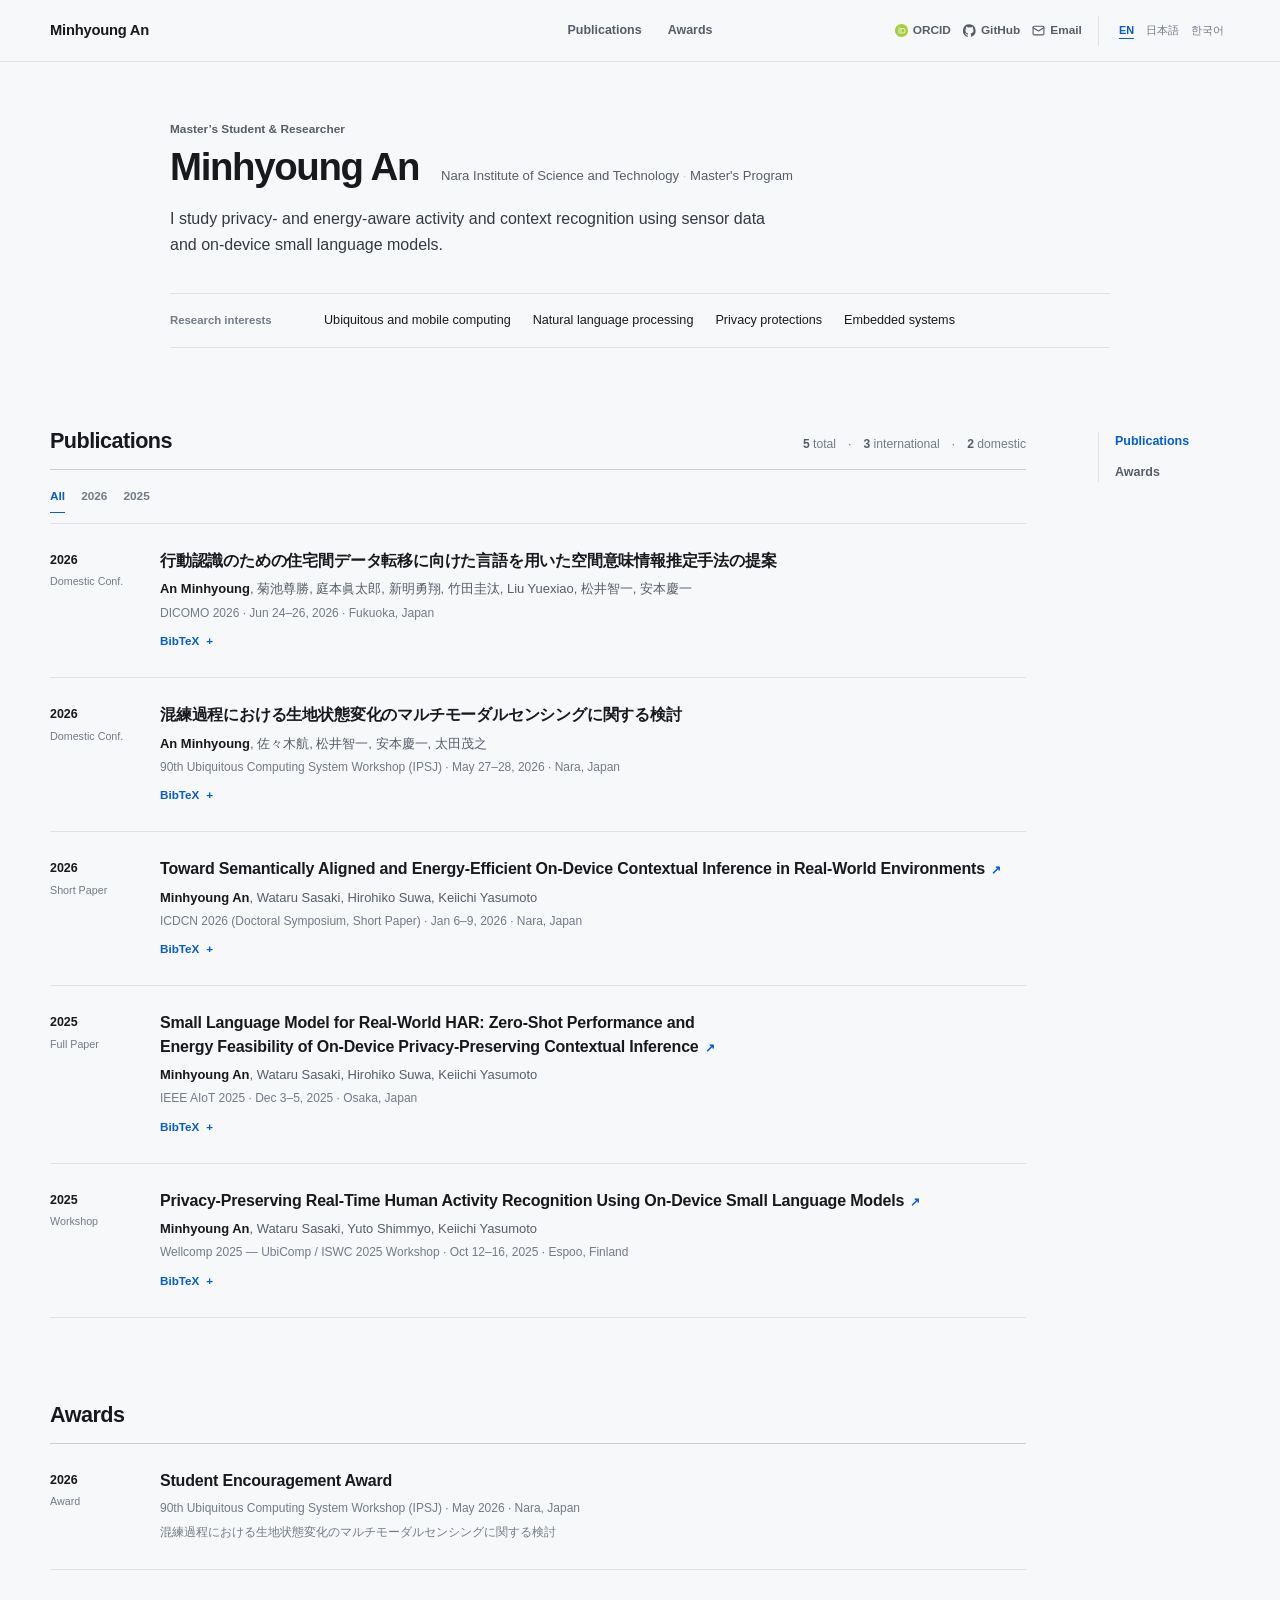
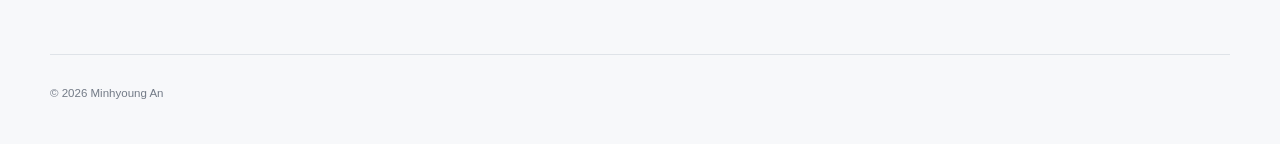
==== commit 74a2af97: "refactor(ui): place education beside identity" ====
--- a/index.html
+++ b/index.html
@@ -16,8 +16,8 @@
     <!--
       THESIS: A concise researcher index that makes research focus, verified profiles, publications, and BibTeX immediately accessible.
       OWN-WORLD: Institutional cool-white field, near-black type, cobalt links, thin rules, dense bibliography, no cards or decorative imagery.
-      STORY: Identity and verified destinations → short research focus → ACM interests → publications → education and awards.
-      FIRST VIEWPORT: Slim utility header, centered name/affiliation/focus, compact interests, and the beginning of the publication index.
+      STORY: Identity and education → verified destinations → short research focus → ACM interests → publications and awards.
+      FIRST VIEWPORT: Slim utility header, compact name/education/focus, research interests, and the beginning of the publication index.
       FORM: Experience direction, seed fa8f7abc, approved Composition C with concise-copy constraint.
       FINISH: unreviewed and undocumented is unfinished; this build ends with the finish review, the verdict, and DESIGN.md
     -->
@@ -25,7 +25,6 @@
         <a class="site-identity" href="#about" id="site-name">Minhyoung An</a>
         <nav class="header-nav" aria-label="Primary navigation">
             <a href="#publications" data-nav="navPublications">論文・発表</a>
-            <a href="#education" data-nav="navEducation">学歴</a>
             <a href="#awards" data-nav="navAwards">受賞歴</a>
         </nav>
         <div class="header-tools">
@@ -41,10 +40,12 @@
     <div class="page-shell">
         <section class="intro" id="about" aria-labelledby="hero-name">
             <p class="hero-greeting" id="hero-greeting"></p>
-            <h1 class="hero-name" id="hero-name"></h1>
-            <p class="hero-subtitle">
-                <span id="hero-affiliation"></span><span class="subtitle-separator" aria-hidden="true"> · </span><span id="hero-program"></span>
-            </p>
+            <div class="identity-line">
+                <h1 class="hero-name" id="hero-name"></h1>
+                <p class="hero-subtitle">
+                    <span id="hero-affiliation"></span><span class="subtitle-separator" aria-hidden="true"> · </span><span id="hero-program"></span>
+                </p>
+            </div>
             <p class="hero-description" id="hero-description"></p>
             <div class="research-row">
                 <p class="interests-label" data-i18n="researchInterests">Research interests</p>
@@ -63,13 +64,6 @@
                     <div class="pub-list" id="pub-list"></div>
                 </section>
 
-                <section class="section compact-section" id="education">
-                    <div class="section-header">
-                        <h2 data-i18n="secEducation">学歴</h2>
-                    </div>
-                    <div class="edu-list" id="edu-list"></div>
-                </section>
-
                 <section class="section compact-section" id="awards">
                     <div class="section-header">
                         <h2 data-i18n="secAwards">受賞歴</h2>
@@ -81,7 +75,6 @@
             <aside class="contents-rail" aria-label="On this page">
                 <nav class="side-nav">
                     <a href="#publications"><span data-nav="navPublications">論文・発表</span></a>
-                    <a href="#education"><span data-nav="navEducation">学歴</span></a>
                     <a href="#awards"><span data-nav="navAwards">受賞歴</span></a>
                 </nav>
             </aside>
--- a/index.css
+++ b/index.css
@@ -84,8 +84,9 @@
 .page-shell { width: min(calc(100% - 48px), var(--page)); margin: 0 auto; }
 .intro { max-width: 940px; padding: 58px 0 38px; margin: 0 auto; text-align: left; }
 .hero-greeting { margin-bottom: 8px; color: var(--muted); font-size: .74rem; font-weight: 620; }
+.identity-line { display: flex; align-items: baseline; gap: 22px; }
 .hero-name { font-size: clamp(1.9rem, 3vw, 2.65rem); font-weight: 700; line-height: 1.08; letter-spacing: -.035em; }
-.hero-subtitle { margin-top: 12px; color: var(--muted); font-size: .86rem; }
+.hero-subtitle { color: var(--muted); font-size: .82rem; }
 .subtitle-separator { color: var(--rule-strong); }
 .hero-description { max-width: 68ch; margin: 18px 0 0; color: #343941; font-size: 1rem; line-height: 1.65; }
 
@@ -158,10 +159,6 @@
 .citation-copy:hover, .citation-copy.copied { color: var(--accent); border-color: var(--accent); }
 
 .compact-section .section-header { margin-bottom: 0; }
-.edu-item { display: grid; grid-template-columns: minmax(0, 1fr) auto; column-gap: 22px; padding: 21px 0; border-bottom: 1px solid var(--rule); }
-.edu-school { font-size: .94rem; font-weight: 640; letter-spacing: -.01em; }
-.edu-dept { margin-top: 3px; color: var(--muted); font-size: .8rem; }
-.edu-line { grid-column: 2; grid-row: 1 / span 2; align-self: center; color: var(--soft); font-size: .73rem; font-variant-numeric: tabular-nums; }
 .award-work { margin-top: 5px; }
 
 .footer { padding: 30px 0 42px; border-top: 1px solid var(--rule); color: var(--soft); font-size: .72rem; }
@@ -186,7 +183,9 @@
     .lang-switch button::before { content: attr(data-lang); font-size: .64rem; text-transform: uppercase; }
     .page-shell { width: min(calc(100% - 36px), var(--page)); }
     .intro { padding: 42px 0 28px; }
+    .identity-line { display: block; }
     .hero-name { font-size: 2rem; }
+    .hero-subtitle { margin-top: 9px; }
     .hero-description { margin-left: 0; font-size: 1rem; }
     .research-row { margin-top: 26px; grid-template-columns: 1fr; gap: 10px; }
     .hero-interests { gap: 6px 15px; }
@@ -196,8 +195,6 @@
     .section-header { align-items: flex-end; }
     .pub-stats { max-width: 46%; text-align: right; }
     .pub-item, .award-item { grid-template-columns: 62px minmax(0, 1fr); gap: 14px; }
-    .edu-item { grid-template-columns: 1fr; }
-    .edu-line { grid-column: 1; grid-row: auto; margin-top: 7px; }
 }
 
 @media (max-width: 480px) {
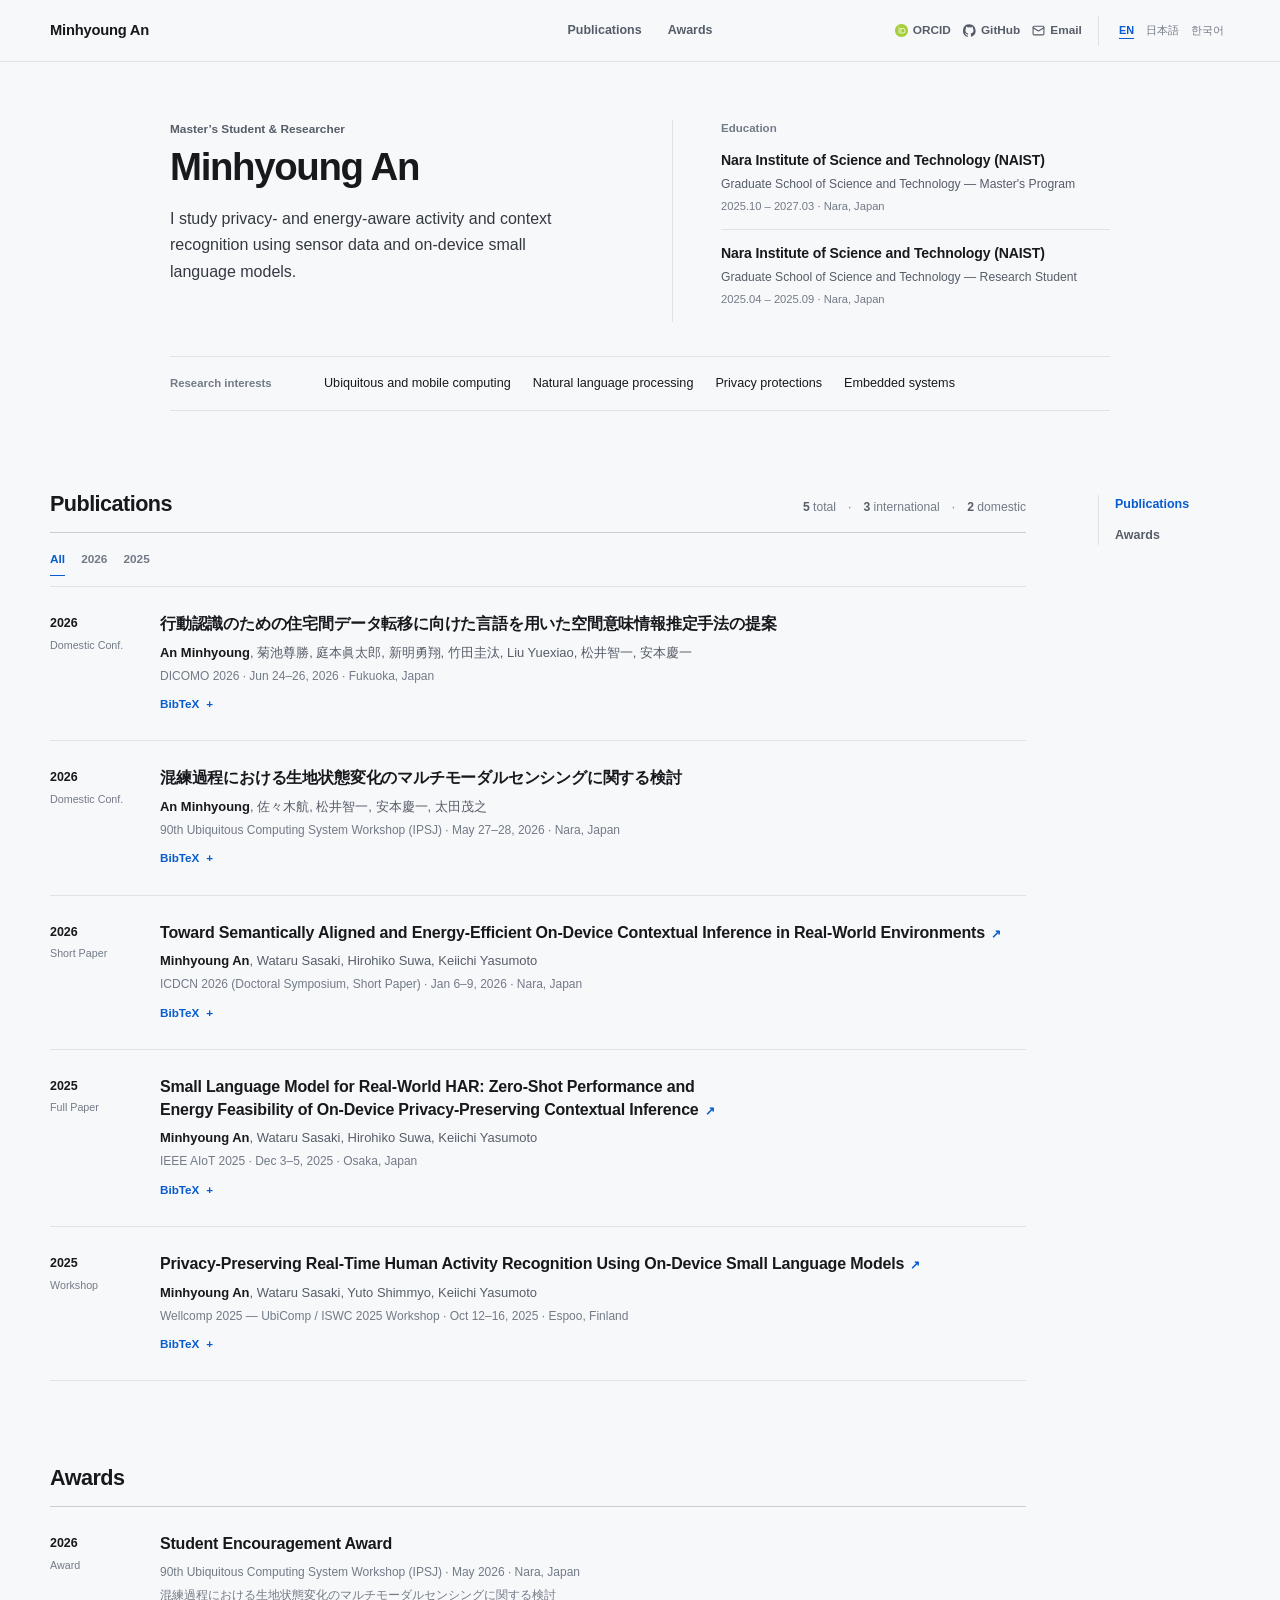
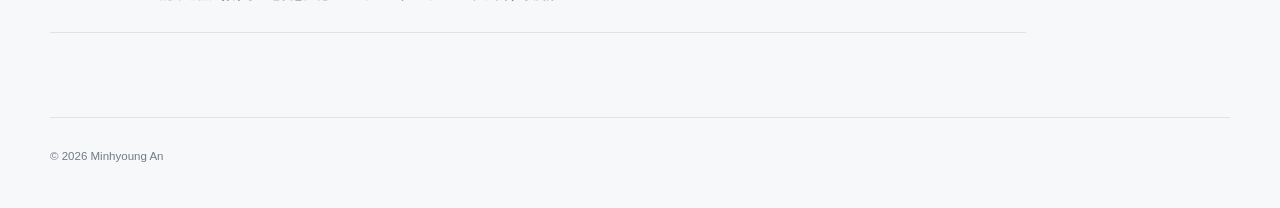
==== commit 6f7dabb7: "fix(ui): split profile and education columns" ====
--- a/index.html
+++ b/index.html
@@ -39,14 +39,17 @@
 
     <div class="page-shell">
         <section class="intro" id="about" aria-labelledby="hero-name">
-            <p class="hero-greeting" id="hero-greeting"></p>
-            <div class="identity-line">
-                <h1 class="hero-name" id="hero-name"></h1>
-                <p class="hero-subtitle">
-                    <span id="hero-affiliation"></span><span class="subtitle-separator" aria-hidden="true"> · </span><span id="hero-program"></span>
-                </p>
+            <div class="intro-grid">
+                <div class="intro-profile">
+                    <p class="hero-greeting" id="hero-greeting"></p>
+                    <h1 class="hero-name" id="hero-name"></h1>
+                    <p class="hero-description" id="hero-description"></p>
+                </div>
+                <section class="education-summary" aria-labelledby="education-heading">
+                    <h2 id="education-heading" data-i18n="secEducation">学歴</h2>
+                    <div class="edu-list" id="edu-list"></div>
+                </section>
             </div>
-            <p class="hero-description" id="hero-description"></p>
             <div class="research-row">
                 <p class="interests-label" data-i18n="researchInterests">Research interests</p>
                 <div class="hero-interests" id="hero-interests"></div>
--- a/index.css
+++ b/index.css
@@ -83,12 +83,17 @@
 
 .page-shell { width: min(calc(100% - 48px), var(--page)); margin: 0 auto; }
 .intro { max-width: 940px; padding: 58px 0 38px; margin: 0 auto; text-align: left; }
+.intro-grid { display: grid; grid-template-columns: repeat(2, minmax(0, 1fr)); gap: 64px; align-items: start; }
 .hero-greeting { margin-bottom: 8px; color: var(--muted); font-size: .74rem; font-weight: 620; }
-.identity-line { display: flex; align-items: baseline; gap: 22px; }
 .hero-name { font-size: clamp(1.9rem, 3vw, 2.65rem); font-weight: 700; line-height: 1.08; letter-spacing: -.035em; }
-.hero-subtitle { color: var(--muted); font-size: .82rem; }
-.subtitle-separator { color: var(--rule-strong); }
 .hero-description { max-width: 68ch; margin: 18px 0 0; color: #343941; font-size: 1rem; line-height: 1.65; }
+.education-summary { min-height: 100%; padding-left: 48px; border-left: 1px solid var(--rule); }
+.education-summary h2 { margin-bottom: 12px; color: var(--soft); font-size: .72rem; font-weight: 650; }
+.edu-item { padding: 13px 0; border-top: 1px solid var(--rule); }
+.edu-item:first-child { padding-top: 0; border-top: 0; }
+.edu-school { font-size: .88rem; font-weight: 640; letter-spacing: -.01em; }
+.edu-dept { margin-top: 3px; color: var(--muted); font-size: .76rem; }
+.edu-line { margin-top: 5px; color: var(--soft); font-size: .7rem; font-variant-numeric: tabular-nums; }
 
 .research-row {
     max-width: 940px;
@@ -183,10 +188,10 @@
     .lang-switch button::before { content: attr(data-lang); font-size: .64rem; text-transform: uppercase; }
     .page-shell { width: min(calc(100% - 36px), var(--page)); }
     .intro { padding: 42px 0 28px; }
-    .identity-line { display: block; }
+    .intro-grid { grid-template-columns: 1fr; gap: 30px; }
     .hero-name { font-size: 2rem; }
-    .hero-subtitle { margin-top: 9px; }
     .hero-description { margin-left: 0; font-size: 1rem; }
+    .education-summary { padding: 24px 0 0; border-top: 1px solid var(--rule); border-left: 0; }
     .research-row { margin-top: 26px; grid-template-columns: 1fr; gap: 10px; }
     .hero-interests { gap: 6px 15px; }
     .content-grid { display: block; padding-top: 30px; }
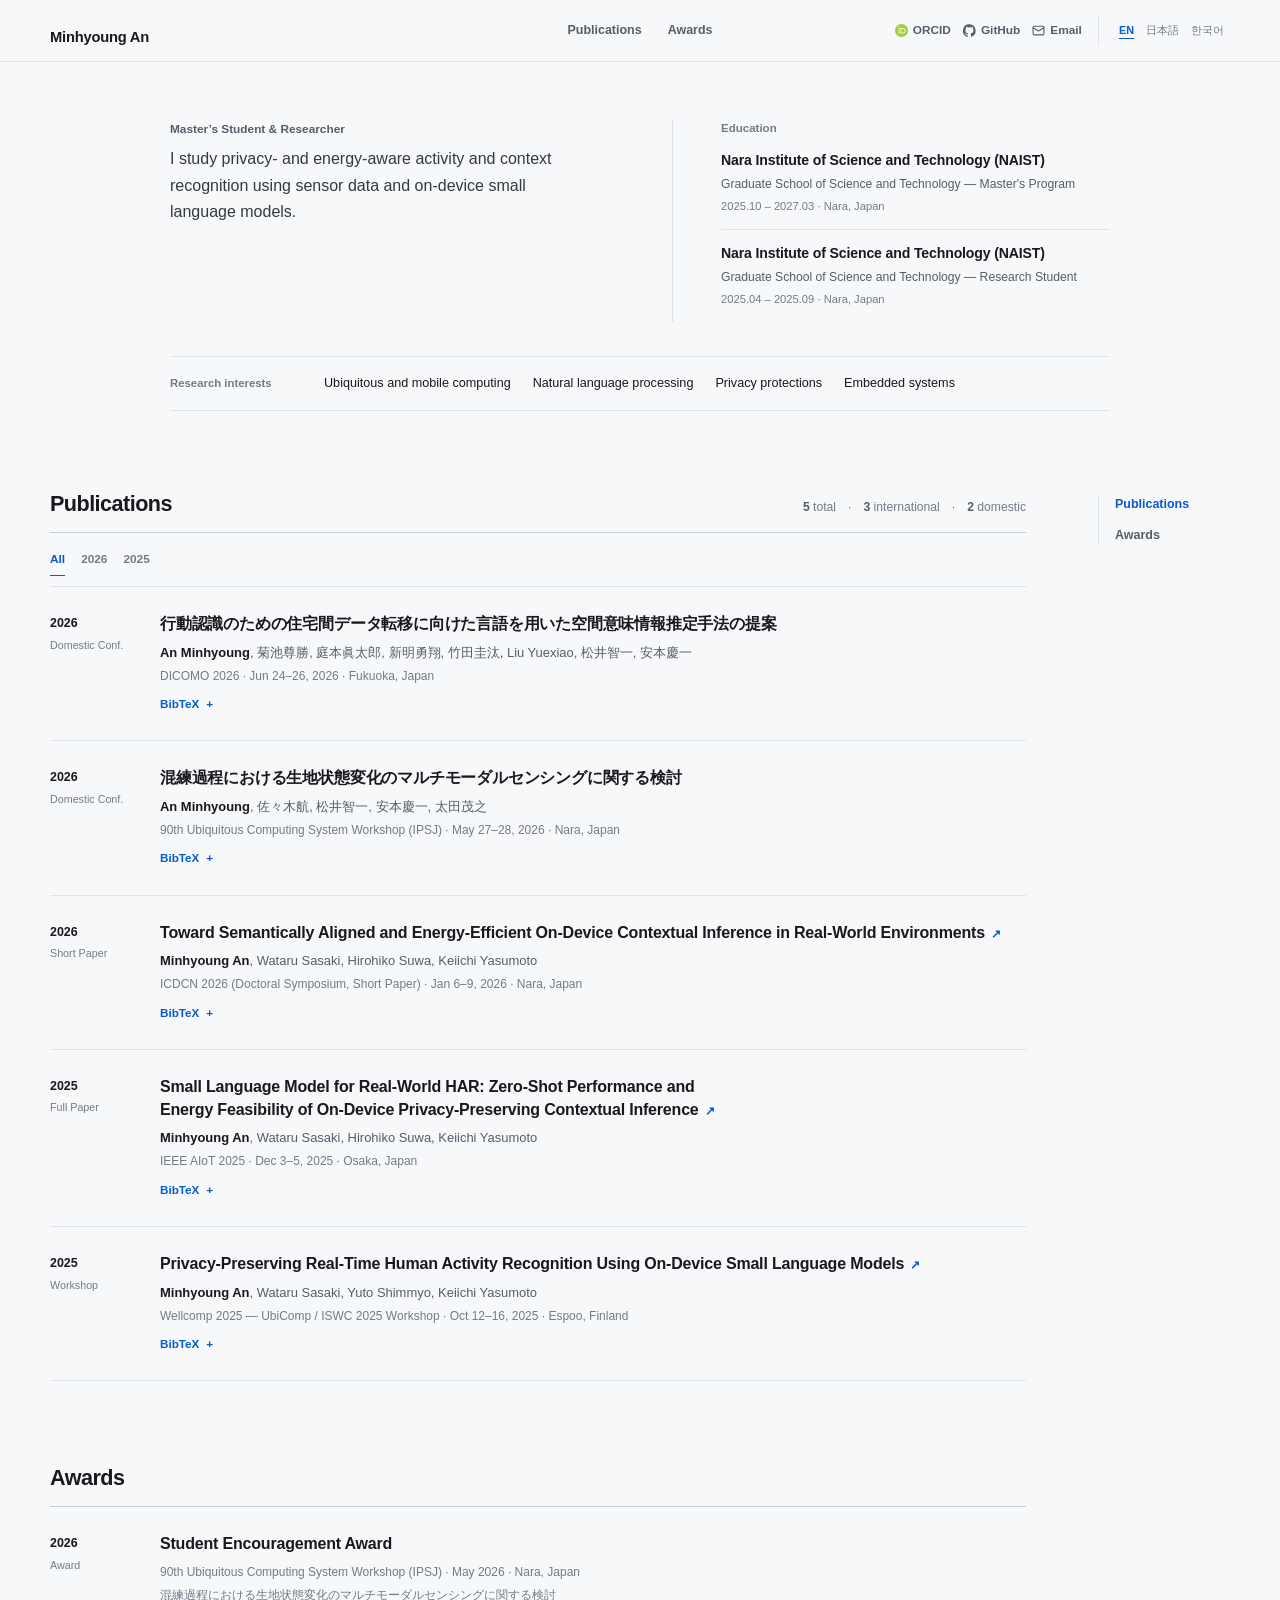
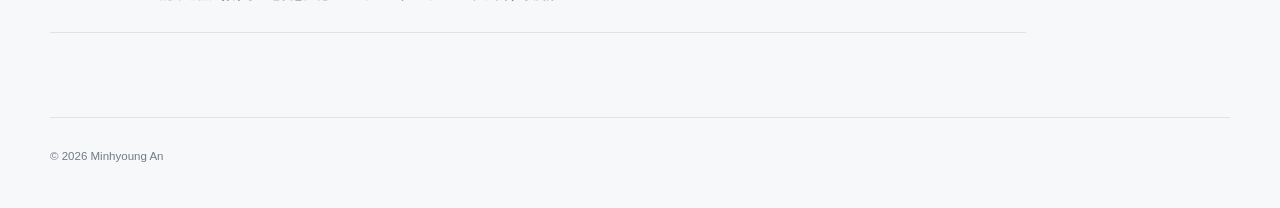
==== commit c8cc435c: "refactor(ui): keep identity in compact header" ====
--- a/index.html
+++ b/index.html
@@ -22,7 +22,7 @@
       FINISH: unreviewed and undocumented is unfinished; this build ends with the finish review, the verdict, and DESIGN.md
     -->
     <header class="site-header">
-        <a class="site-identity" href="#about" id="site-name">Minhyoung An</a>
+        <h1 class="site-title"><a class="site-identity" href="#about" id="site-name">Minhyoung An</a></h1>
         <nav class="header-nav" aria-label="Primary navigation">
             <a href="#publications" data-nav="navPublications">論文・発表</a>
             <a href="#awards" data-nav="navAwards">受賞歴</a>
@@ -38,11 +38,10 @@
     </header>
 
     <div class="page-shell">
-        <section class="intro" id="about" aria-labelledby="hero-name">
+        <section class="intro" id="about" aria-label="Research profile">
             <div class="intro-grid">
                 <div class="intro-profile">
                     <p class="hero-greeting" id="hero-greeting"></p>
-                    <h1 class="hero-name" id="hero-name"></h1>
                     <p class="hero-description" id="hero-description"></p>
                 </div>
                 <section class="education-summary" aria-labelledby="education-heading">
--- a/index.css
+++ b/index.css
@@ -40,6 +40,7 @@
     background: rgba(247, 248, 250, .96);
 }
 
+.site-title { line-height: 1; }
 .site-identity { width: fit-content; font-size: .92rem; font-weight: 680; letter-spacing: -.015em; text-decoration: none; }
 .header-nav { display: flex; align-items: center; gap: 26px; }
 .header-nav a, .side-nav a { color: var(--muted); font-size: .78rem; font-weight: 560; text-decoration: none; transition: color 160ms ease; }
@@ -85,8 +86,7 @@
 .intro { max-width: 940px; padding: 58px 0 38px; margin: 0 auto; text-align: left; }
 .intro-grid { display: grid; grid-template-columns: repeat(2, minmax(0, 1fr)); gap: 64px; align-items: start; }
 .hero-greeting { margin-bottom: 8px; color: var(--muted); font-size: .74rem; font-weight: 620; }
-.hero-name { font-size: clamp(1.9rem, 3vw, 2.65rem); font-weight: 700; line-height: 1.08; letter-spacing: -.035em; }
-.hero-description { max-width: 68ch; margin: 18px 0 0; color: #343941; font-size: 1rem; line-height: 1.65; }
+.hero-description { max-width: 68ch; color: #343941; font-size: 1rem; line-height: 1.65; }
 .education-summary { min-height: 100%; padding-left: 48px; border-left: 1px solid var(--rule); }
 .education-summary h2 { margin-bottom: 12px; color: var(--soft); font-size: .72rem; font-weight: 650; }
 .edu-item { padding: 13px 0; border-top: 1px solid var(--rule); }
@@ -179,17 +179,15 @@
 
 @media (max-width: 760px) {
     html { scroll-padding-top: 64px; }
-    .site-header { min-height: 58px; grid-template-columns: 1fr; padding: 0 18px; gap: 0; }
-    .site-identity { display: none; }
-    .header-tools { grid-column: 1; width: 100%; justify-self: stretch; justify-content: space-between; }
-    .profile-links { gap: 10px; }
+    .site-header { min-height: 58px; grid-template-columns: auto 1fr; padding: 0 18px; gap: 10px; }
+    .header-tools { grid-column: 2; width: auto; justify-self: end; justify-content: flex-end; gap: 6px; }
+    .profile-links { gap: 0; }
     .lang-switch { flex: 0 0 auto; padding-left: 8px; }
     .lang-switch button { width: 28px; padding-inline: 2px; font-size: 0; }
     .lang-switch button::before { content: attr(data-lang); font-size: .64rem; text-transform: uppercase; }
     .page-shell { width: min(calc(100% - 36px), var(--page)); }
     .intro { padding: 42px 0 28px; }
     .intro-grid { grid-template-columns: 1fr; gap: 30px; }
-    .hero-name { font-size: 2rem; }
     .hero-description { margin-left: 0; font-size: 1rem; }
     .education-summary { padding: 24px 0 0; border-top: 1px solid var(--rule); border-left: 0; }
     .research-row { margin-top: 26px; grid-template-columns: 1fr; gap: 10px; }
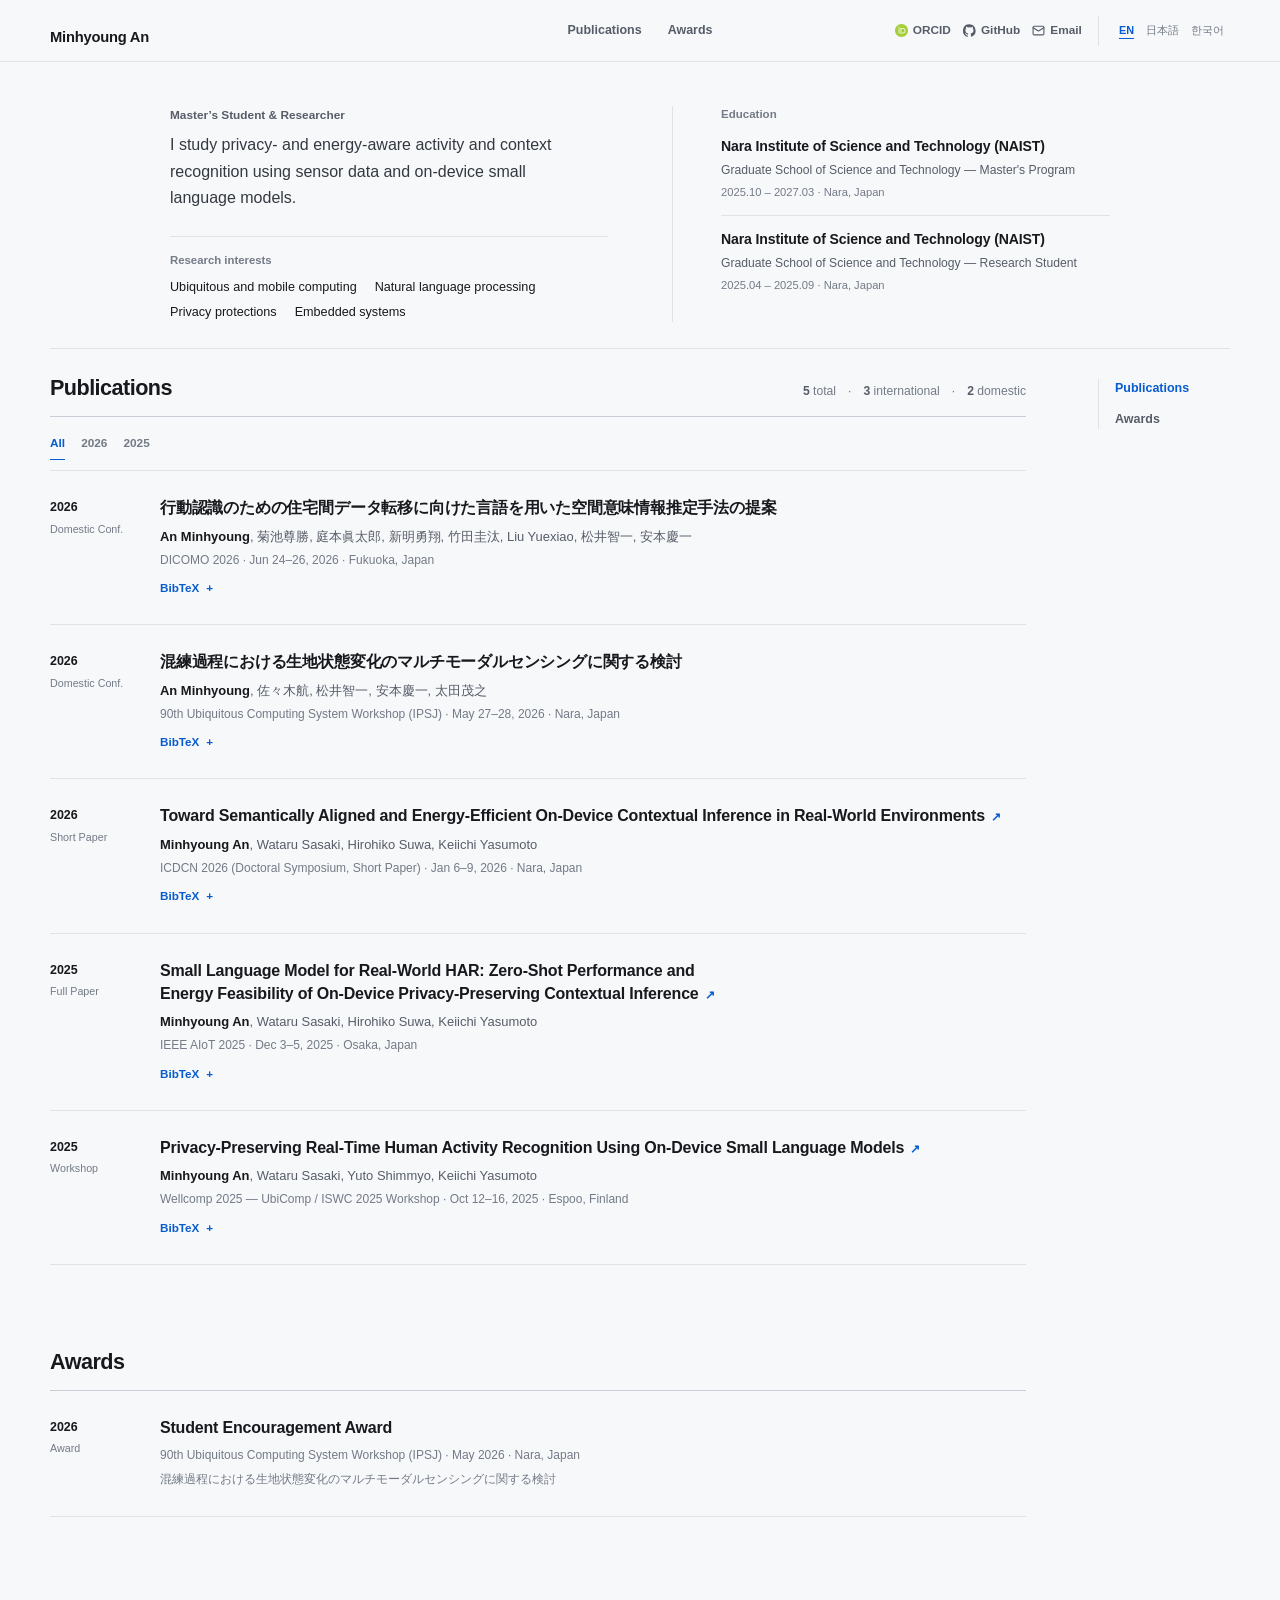
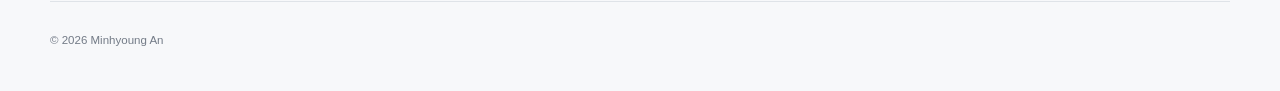
==== commit 5e611c56: "refine(ui): tighten researcher overview density" ====
--- a/index.html
+++ b/index.html
@@ -43,15 +43,15 @@
                 <div class="intro-profile">
                     <p class="hero-greeting" id="hero-greeting"></p>
                     <p class="hero-description" id="hero-description"></p>
+                    <div class="research-row">
+                        <p class="interests-label" data-i18n="researchInterests">Research interests</p>
+                        <div class="hero-interests" id="hero-interests"></div>
+                    </div>
                 </div>
                 <section class="education-summary" aria-labelledby="education-heading">
                     <h2 id="education-heading" data-i18n="secEducation">学歴</h2>
                     <div class="edu-list" id="edu-list"></div>
                 </section>
-            </div>
-            <div class="research-row">
-                <p class="interests-label" data-i18n="researchInterests">Research interests</p>
-                <div class="hero-interests" id="hero-interests"></div>
             </div>
         </section>
 
--- a/index.css
+++ b/index.css
@@ -83,7 +83,7 @@
 :where(a, button, summary):focus-visible { outline: 3px solid rgba(7, 92, 207, .26); outline-offset: 3px; }
 
 .page-shell { width: min(calc(100% - 48px), var(--page)); margin: 0 auto; }
-.intro { max-width: 940px; padding: 58px 0 38px; margin: 0 auto; text-align: left; }
+.intro { max-width: 940px; padding: 44px 0 26px; margin: 0 auto; text-align: left; }
 .intro-grid { display: grid; grid-template-columns: repeat(2, minmax(0, 1fr)); gap: 64px; align-items: start; }
 .hero-greeting { margin-bottom: 8px; color: var(--muted); font-size: .74rem; font-weight: 620; }
 .hero-description { max-width: 68ch; color: #343941; font-size: 1rem; line-height: 1.65; }
@@ -96,22 +96,15 @@
 .edu-line { margin-top: 5px; color: var(--soft); font-size: .7rem; font-variant-numeric: tabular-nums; }
 
 .research-row {
-    max-width: 940px;
-    margin: 34px 0 0;
-    padding: 17px 0;
-    display: grid;
-    grid-template-columns: 130px 1fr;
-    align-items: baseline;
-    gap: 24px;
+    margin-top: 24px;
+    padding-top: 15px;
     border-top: 1px solid var(--rule);
-    border-bottom: 1px solid var(--rule);
-    text-align: left;
-}
-.interests-label { color: var(--soft); font-size: .71rem; font-weight: 650; }
-.hero-interests { display: flex; flex-wrap: wrap; gap: 6px 22px; }
+}
+.interests-label { margin-bottom: 9px; color: var(--soft); font-size: .71rem; font-weight: 650; }
+.hero-interests { display: flex; flex-wrap: wrap; gap: 5px 18px; }
 .interest-tag { color: var(--text); font-size: .79rem; font-weight: 540; }
 
-.content-grid { display: grid; grid-template-columns: minmax(0, 1fr) 132px; gap: 72px; align-items: start; padding-top: 42px; }
+.content-grid { display: grid; grid-template-columns: minmax(0, 1fr) 132px; gap: 72px; align-items: start; padding-top: 26px; border-top: 1px solid var(--rule); }
 .content { min-width: 0; }
 .section { margin-bottom: 84px; scroll-margin-top: 88px; }
 .section-header { display: flex; align-items: baseline; justify-content: space-between; gap: 24px; padding-bottom: 15px; border-bottom: 1px solid var(--rule-strong); }
@@ -186,13 +179,13 @@
     .lang-switch button { width: 28px; padding-inline: 2px; font-size: 0; }
     .lang-switch button::before { content: attr(data-lang); font-size: .64rem; text-transform: uppercase; }
     .page-shell { width: min(calc(100% - 36px), var(--page)); }
-    .intro { padding: 42px 0 28px; }
+    .intro { padding: 34px 0 22px; }
     .intro-grid { grid-template-columns: 1fr; gap: 30px; }
     .hero-description { margin-left: 0; font-size: 1rem; }
     .education-summary { padding: 24px 0 0; border-top: 1px solid var(--rule); border-left: 0; }
-    .research-row { margin-top: 26px; grid-template-columns: 1fr; gap: 10px; }
+    .research-row { margin-top: 20px; }
     .hero-interests { gap: 6px 15px; }
-    .content-grid { display: block; padding-top: 30px; }
+    .content-grid { display: block; padding-top: 24px; }
     .contents-rail { display: none; }
     .section { margin-bottom: 64px; }
     .section-header { align-items: flex-end; }
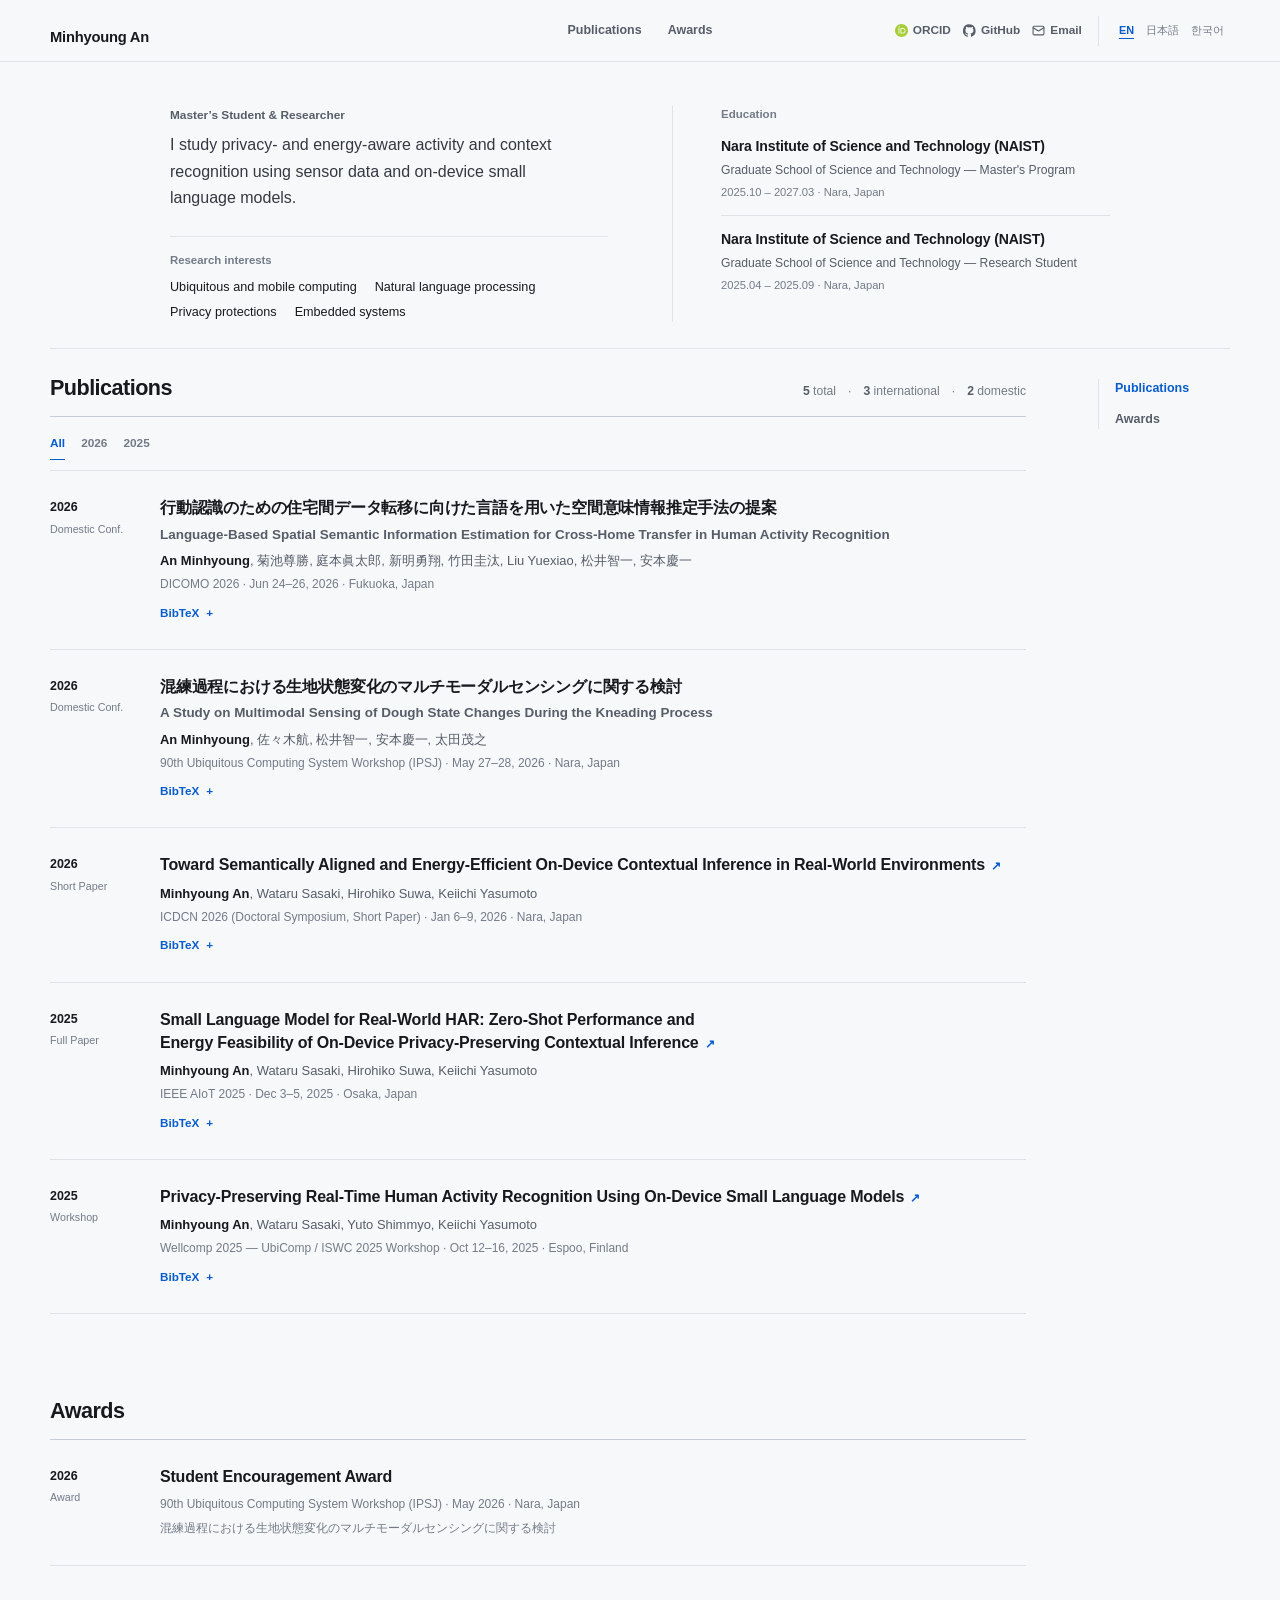
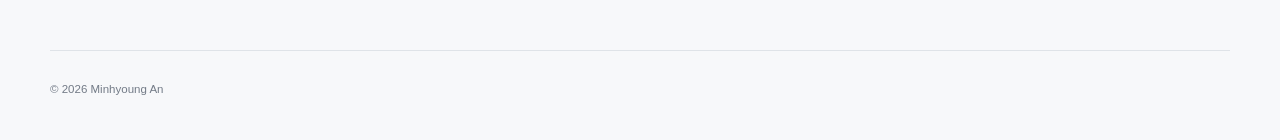
==== commit 23a8a4fc: "feat(analytics): add Cloudflare Web Analytics" ====
--- a/index.html
+++ b/index.html
@@ -92,6 +92,9 @@
     <script src="i18n/ko.js"></script>
     <script src="data.js"></script>
     <script src="render.js"></script>
+    <!-- Cloudflare Web Analytics -->
+    <script type="module" src="https://static.cloudflareinsights.com/beacon.min.js" data-cf-beacon='{"token":"921885a838bb4f1bad14e4d2ec5fda9a"}'></script>
+    <!-- End Cloudflare Web Analytics -->
 </body>
 
 </html>
--- a/index.css
+++ b/index.css
@@ -139,6 +139,7 @@
 .pub-title a { text-decoration: none; }
 .pub-title a:hover { color: var(--accent); }
 .pub-title a::after { content: "↗"; padding-left: 6px; color: var(--accent); font-size: .76em; }
+.pub-english-title { margin: -2px 0 7px; color: var(--muted); font-size: .84rem; font-weight: 560; line-height: 1.45; }
 .pub-authors { margin-bottom: 4px; color: var(--muted); font-size: .81rem; line-height: 1.55; }
 .author-self { color: var(--text); font-weight: 650; }
 .pub-venue-line, .award-venue-line, .award-work { color: var(--soft); font-size: .75rem; line-height: 1.55; }
@@ -196,9 +197,9 @@
 @media (max-width: 480px) {
     .site-identity { font-size: .82rem; }
     .header-tools { gap: 8px; }
-    .lang-switch button { font-size: .62rem; }
-    .hero-subtitle { font-size: .8rem; }
-    .subtitle-separator { display: block; height: 4px; font-size: 0; }
+    .lang-switch button::before { font-size: .62rem; }
+    .section-header { display: block; }
+    .pub-stats { max-width: none; margin-top: 7px; text-align: left; white-space: nowrap; }
     .pub-item, .award-item { display: block; }
     .pub-year-col, .award-year-col { flex-direction: row; align-items: baseline; gap: 8px; margin-bottom: 9px; }
     .citation-panel { padding: 48px 13px 13px; }
